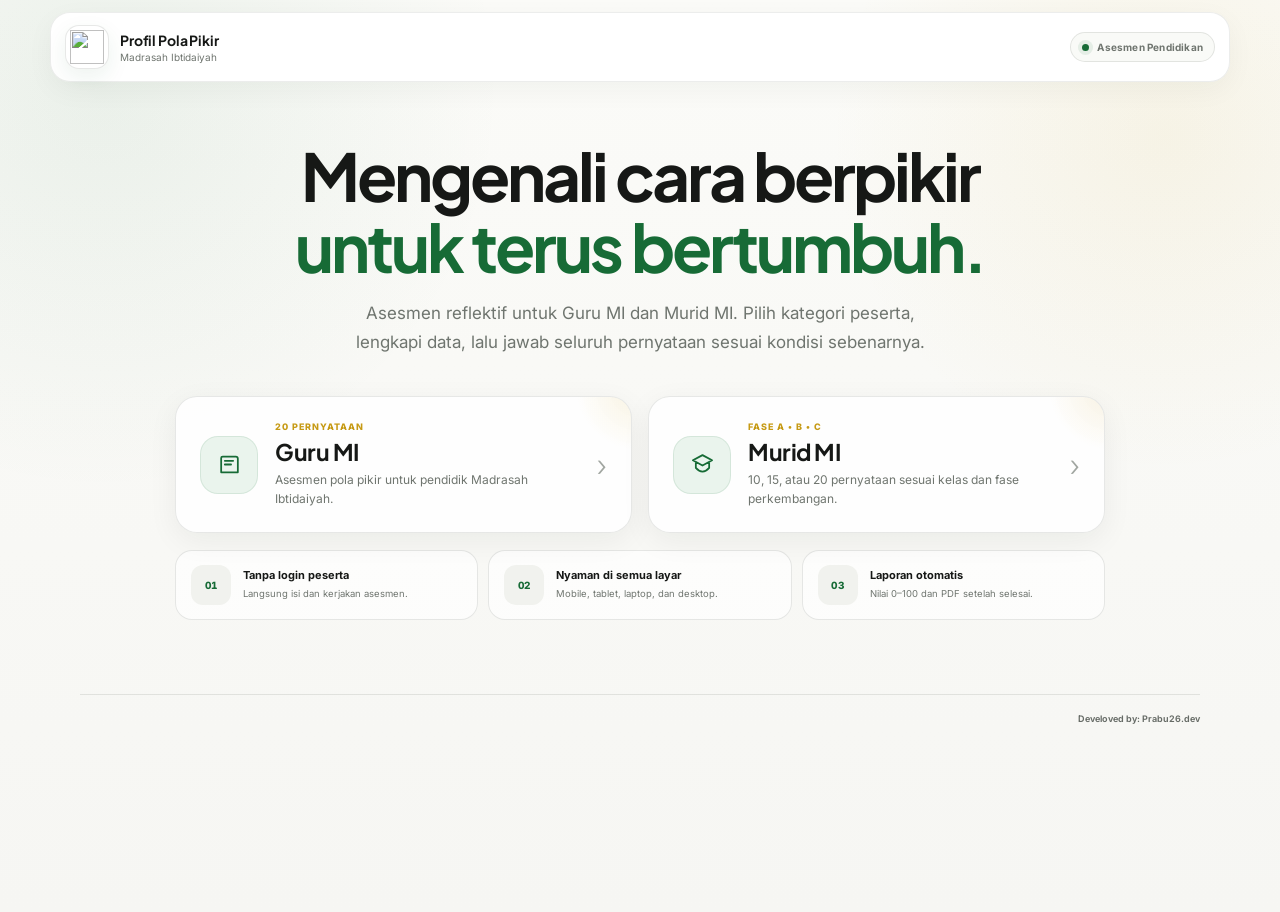
==== index.html @ 18d177e4 "Optimize high-refresh motion and clean landing layout" ====
<!DOCTYPE html>
<html lang="id">
<head>
  <meta charset="UTF-8">
  <meta name="viewport" content="width=device-width, initial-scale=1, viewport-fit=cover">
  <meta name="theme-color" content="#f7f7f5">
  <meta http-equiv="Cache-Control" content="no-cache, no-store, must-revalidate">
  <meta http-equiv="Pragma" content="no-cache">
  <meta http-equiv="Expires" content="0">
  <meta name="description" content="Profil Pola Pikir Guru MI dan Murid MI">
  <meta name="view-transition" content="same-origin">
  <script>
    if ("scrollRestoration" in history) history.scrollRestoration = "manual";
    addEventListener("pageshow", () => scrollTo(0, 0));
  </script>
  <title>Profil Pola Pikir MI</title>

  <link rel="preconnect" href="https://fonts.googleapis.com">
  <link rel="preconnect" href="https://fonts.gstatic.com" crossorigin>
  <link href="https://fonts.googleapis.com/css2?family=Inter:wght@400;500;600;700;800&family=Plus+Jakarta+Sans:wght@600;700;800&display=swap" rel="stylesheet">
  <link rel="stylesheet" href="assets/styles.css?v=20260922.8">
  <link rel="icon" href="https://commons.wikimedia.org/wiki/Special:Redirect/file/Seal_of_the_Ministry_of_Religious_Affairs_of_the_Republic_of_Indonesia.svg" type="image/svg+xml">

  <script src="https://cdnjs.cloudflare.com/ajax/libs/jspdf/2.5.1/jspdf.umd.min.js" defer></script>
  <script src="https://cdnjs.cloudflare.com/ajax/libs/jspdf-autotable/3.8.4/jspdf.plugin.autotable.min.js" defer></script>
  <script src="config.js?v=20260922.8" defer></script>
  <script src="assets/report.js?v=20260922.8" defer></script>
  <script src="assets/app.js?v=20260922.8" defer></script>
</head>

<body>
  <div class="page-glow glow-a" aria-hidden="true"></div>
  <div class="page-glow glow-b" aria-hidden="true"></div>

  <header class="topbar">
    <a class="brand" href="./" aria-label="Profil Pola Pikir MI">
      <span class="brand-logo-shell">
        <img src="https://commons.wikimedia.org/wiki/Special:Redirect/file/Seal_of_the_Ministry_of_Religious_Affairs_of_the_Republic_of_Indonesia.svg" alt="" class="brand-logo">
      </span>
      <span class="brand-copy">
        <strong>Profil Pola Pikir</strong>
        <small>Madrasah Ibtidaiyah</small>
      </span>
    </a>

    <div class="topbar-badge">
      <span class="status-dot"></span>
      Asesmen Pendidikan
    </div>
  </header>

  <main class="app-shell">
    <section id="homeView" class="view active">
      <div class="hero">
        <h1><span class="hero-line">Mengenali cara berpikir</span><span class="hero-line hero-line-accent">untuk terus bertumbuh.</span></h1>
        <p>
          Asesmen reflektif untuk Guru MI dan Murid MI. Pilih kategori peserta,
          lengkapi data, lalu jawab seluruh pernyataan sesuai kondisi sebenarnya.
        </p>
      </div>

      <div class="role-grid">
        <a class="role-card" href="./guru.html" aria-label="Mulai asesmen Guru MI">
          <span class="role-symbol">
            <svg viewBox="0 0 24 24" aria-hidden="true">
              <path d="M4 19.5V5.8c0-.8.6-1.4 1.4-1.4H18a2 2 0 0 1 2 2v13.1M7.5 8.5h8M7.5 12h6M5 19.5h15"/>
            </svg>
          </span>
          <span class="role-content">
            <span class="role-meta">20 PERNYATAAN</span>
            <strong>Guru MI</strong>
            <span>Asesmen pola pikir untuk pendidik Madrasah Ibtidaiyah.</span>
          </span>
          <span class="role-chevron">›</span>
        </a>

        <a class="role-card" href="./murid.html" aria-label="Mulai asesmen Murid MI">
          <span class="role-symbol">
            <svg viewBox="0 0 24 24" aria-hidden="true">
              <path d="M12 3 2.8 8l9.2 5 9.2-5L12 3Zm-6.4 7.2v5.1c2.1 2.4 4.2 3.5 6.4 3.5s4.3-1.1 6.4-3.5v-5.1"/>
            </svg>
          </span>
          <span class="role-content">
            <span class="role-meta">FASE A • B • C</span>
            <strong>Murid MI</strong>
            <span>10, 15, atau 20 pernyataan sesuai kelas dan fase perkembangan.</span>
          </span>
          <span class="role-chevron">›</span>
        </a>
      </div>

      <div class="feature-strip">
        <article>
          <span class="feature-icon">01</span>
          <div><strong>Tanpa login peserta</strong><span>Langsung isi dan kerjakan asesmen.</span></div>
        </article>
        <article>
          <span class="feature-icon">02</span>
          <div><strong>Nyaman di semua layar</strong><span>Mobile, tablet, laptop, dan desktop.</span></div>
        </article>
        <article>
          <span class="feature-icon">03</span>
          <div><strong>Laporan otomatis</strong><span>Nilai 0–100 dan PDF setelah selesai.</span></div>
        </article>
      </div>
    </section>

    <section id="identityView" class="view">
      <div class="flow-shell">
        <button class="back-link" id="identityBack" type="button">
          <span>‹</span> Kembali
        </button>

        <div class="panel form-panel">
          <div class="section-heading">
            <span class="eyebrow" id="identityEyebrow">DATA PESERTA</span>
            <h2 id="identityTitle">Lengkapi data peserta</h2>
            <p>Pastikan nama dan sekolah ditulis dengan benar sebelum memulai asesmen.</p>
          </div>

          <form id="identityForm" novalidate>
            <label class="field">
              <span id="nameLabel">Nama</span>
              <input id="participantName" type="text" autocomplete="name" maxlength="100" placeholder="Ketik nama lengkap" required>
              <small>Nama akan dirapikan otomatis menjadi huruf kapital.</small>
            </label>

            <label class="field">
              <span>Nama Sekolah / Madrasah</span>
              <input id="schoolName" type="text" maxlength="150" placeholder="Contoh: MI Al Hidayah" required>
              <small>Variasi spasi dan tanda baca akan dinormalisasi otomatis.</small>
            </label>

            <label class="field" id="gradeField" hidden>
              <span>Kelas</span>
              <select id="gradeSelect">
                <option value="">Pilih kelas</option>
                <option value="1">Kelas 1 — Fase A</option>
                <option value="2">Kelas 2 — Fase A</option>
                <option value="3">Kelas 3 — Fase B</option>
                <option value="4">Kelas 4 — Fase B</option>
                <option value="5">Kelas 5 — Fase C</option>
                <option value="6">Kelas 6 — Fase C</option>
              </select>
            </label>

            <div class="privacy-note">
              <span class="privacy-icon">i</span>
              <div>
                <strong>Informasi penggunaan data</strong>
                <p>Nama, sekolah, kelas untuk murid, jawaban, dan hasil asesmen disimpan untuk evaluasi oleh administrator/pengawas.</p>
              </div>
            </div>

            <button class="primary-btn full-btn" type="submit">
              Mulai Asesmen
              <span aria-hidden="true">→</span>
            </button>
          </form>
        </div>
      </div>
    </section>

    <section id="assessmentView" class="view">
      <div class="assessment-header">
        <button class="back-link compact" id="assessmentBack" type="button">
          <span>‹</span> Data peserta
        </button>

        <div class="participant-card">
          <span id="participantBadge">GURU MI</span>
          <strong id="participantDisplay"></strong>
          <small id="schoolDisplay"></small>
        </div>
      </div>

      <div class="progress-card">
        <div class="progress-row">
          <span id="progressText">0 dari 20 terjawab</span>
          <strong id="progressPercent">0%</strong>
        </div>
        <div class="progress-track"><span id="progressBar"></span></div>
      </div>

      <div class="desktop-question-head">
        <div>No.</div>
        <div>Pernyataan</div>
        <div>Pilihan Jawaban</div>
      </div>

      <form id="assessmentForm" novalidate>
        <div id="questionsContainer"></div>

        <div class="mobile-nav" id="mobileNav">
          <button type="button" class="secondary-btn" id="prevQuestion">‹ Sebelumnya</button>
          <span id="mobileCounter">1 / 20</span>
          <button type="button" class="primary-btn" id="nextQuestion">Selanjutnya ›</button>
        </div>

        <div class="submit-wrap">
          <div>
            <strong>Semua sudah terisi?</strong>
            <span id="submitHint">Hasil akan dihitung setelah seluruh pertanyaan dijawab.</span>
          </div>
          <button class="primary-btn" id="submitAssessment" type="submit">Cek Nilai</button>
        </div>
      </form>
    </section>

    <section id="resultView" class="view">
      <div class="panel result-panel">
        <div class="result-check" aria-hidden="true">
          <svg viewBox="0 0 24 24"><path d="m5 12.5 4.2 4.2L19 7"/></svg>
        </div>

        <span class="eyebrow">HASIL ASESMEN</span>
        <h2 id="resultCategory">Pola Pikir Bertumbuh</h2>

        <div class="score-card">
          <span>Nilai Akhir</span>
          <div><strong id="resultScore">0</strong><small id="resultMax">/ 100</small></div>
        </div>

        <p id="resultExplanation"></p>
        <div id="saveStatus" class="save-status"></div>

        <div class="result-meta">
          <div><span>Nama</span><strong id="resultName"></strong></div>
          <div><span>Sekolah</span><strong id="resultSchool"></strong></div>
          <div id="resultPhaseRow" hidden><span>Fase</span><strong id="resultPhase"></strong></div>
        </div>

        <div class="result-actions">
          <button class="primary-btn" id="downloadPdfBtn" type="button">
            Unduh PDF
          </button>
          <button class="secondary-btn" id="printPdfBtn" type="button">
            Cetak
          </button>
          <button class="ghost-btn" id="restartBtn" type="button">
            Selesai
          </button>
        </div>
      </div>
    </section>
  </main>

  <div class="toast" id="toast" role="status" aria-live="polite"></div>

  <footer class="footer-credit">
    <strong>Develoved by: Prabu26.dev</strong>
  </footer>
</body>
</html>
---- assets/styles.css ----
:root{
  --bg:#f6f6f3;
  --surface:rgba(255,255,255,.86);
  --surface-solid:#ffffff;
  --surface-soft:#f1f2ee;
  --text:#161816;
  --muted:#6f756f;
  --muted-2:#989d98;
  --line:rgba(20,35,24,.10);
  --line-strong:rgba(20,35,24,.16);
  --green:#176b36;
  --green-2:#0d5528;
  --green-soft:#eaf4ed;
  --gold:#c69a15;
  --gold-soft:#fff6d9;
  --danger:#a93434;
  --danger-soft:#fff0f0;
  --shadow-sm:0 8px 30px rgba(20,27,20,.06);
  --shadow-md:0 20px 60px rgba(20,27,20,.09);
  --shadow-lg:0 36px 100px rgba(20,27,20,.12);
  --radius-sm:14px;
  --radius:22px;
  --radius-lg:30px;
}

*{box-sizing:border-box}
html{
  scroll-behavior:smooth;
  scroll-padding-top:92px;
  -webkit-overflow-scrolling:touch
}
@view-transition{navigation:auto}
::view-transition-old(root),
::view-transition-new(root){
  animation-duration:.28s;
  animation-timing-function:cubic-bezier(.2,.8,.2,1)
}
body{
  margin:0;
  min-height:100vh;
  color:var(--text);
  background:
    radial-gradient(circle at 8% 10%,rgba(23,107,54,.07),transparent 28%),
    radial-gradient(circle at 91% 15%,rgba(198,154,21,.08),transparent 24%),
    linear-gradient(180deg,#fbfbf8 0%,var(--bg) 100%);
  font-family:Inter,-apple-system,BlinkMacSystemFont,"SF Pro Text","Segoe UI",sans-serif;
  overflow-x:hidden;
  -webkit-font-smoothing:antialiased;
}
button,input,select{font:inherit}
button{border:0}
button,input,select{-webkit-tap-highlight-color:transparent}
button:focus-visible,input:focus-visible,select:focus-visible{
  outline:3px solid rgba(23,107,54,.16);
  outline-offset:2px;
}

.page-glow{display:none}

.topbar{
  position:sticky;
  top:0;
  z-index:30;
  width:min(1180px,calc(100% - 28px));
  margin:12px auto 0;
  padding:12px 14px;
  display:flex;
  justify-content:space-between;
  align-items:center;
  background:rgba(255,255,255,.96);
  border:1px solid rgba(20,35,24,.08);
  border-radius:20px;
  box-shadow:0 8px 28px rgba(24,35,25,.045);
  transform:translateZ(0);
}
.brand{
  display:flex;
  align-items:center;
  gap:11px;
  color:var(--text);
  text-decoration:none;
  min-width:0
}
.brand-logo-shell{
  width:44px;
  height:44px;
  border-radius:14px;
  display:grid;
  place-items:center;
  background:#fff;
  border:1px solid var(--line);
  box-shadow:0 8px 22px rgba(23,107,54,.08);
  flex:0 0 auto
}
.brand-logo{width:34px;height:34px;object-fit:contain;display:block}
.brand-copy{min-width:0}
.brand strong,.brand small{display:block}
.brand strong{
  font-family:"Plus Jakarta Sans",sans-serif;
  font-size:14px;
  letter-spacing:-.01em
}
.brand small{font-size:10px;color:var(--muted);margin-top:2px}
.topbar-badge{
  display:flex;
  align-items:center;
  gap:8px;
  padding:8px 11px;
  border:1px solid var(--line);
  border-radius:999px;
  background:rgba(248,249,246,.84);
  color:var(--muted);
  font-size:10px;
  font-weight:700;
  letter-spacing:.02em
}
.status-dot{
  width:7px;height:7px;border-radius:50%;background:var(--green);
  box-shadow:0 0 0 4px rgba(23,107,54,.09)
}

.app-shell{width:min(1120px,calc(100% - 28px));margin:0 auto 74px}
.view{display:none}
.view.active{display:block;opacity:1;transform:none}
.view.view-entering{will-change:opacity,transform}
@keyframes viewIn{
  from{opacity:0;transform:translate3d(0,10px,0)}
  to{opacity:1;transform:translate3d(0,0,0)}
}
@media(prefers-reduced-motion:no-preference){
  .view.view-entering{animation:viewIn .38s cubic-bezier(.2,.8,.2,1) both}
}

.hero{
  max-width:940px;
  margin:54px auto 40px;
  padding-top:4px;
  text-align:center
}
.hero-logo-card{
  width:104px;
  height:104px;
  margin:0 auto 22px;
  display:grid;
  place-items:center;
  border-radius:29px;
  background:rgba(255,255,255,.9);
  border:1px solid var(--line);
  box-shadow:var(--shadow-md);
  transform:translateZ(0)
}
.hero-logo{width:80px;height:80px;object-fit:contain;display:block}
.eyebrow{
  display:inline-flex;
  align-items:center;
  min-height:26px;
  padding:0 10px;
  border-radius:999px;
  background:var(--green-soft);
  color:var(--green);
  font-size:9px;
  font-weight:800;
  letter-spacing:.14em
}
.hero h1{
  margin:0 auto 18px;
  max-width:900px;
  font-family:"Plus Jakarta Sans",sans-serif;
  font-size:clamp(40px,5.4vw,66px);
  line-height:1.07;
  letter-spacing:-.045em;
  text-wrap:balance
}
.hero-line{display:block;color:var(--text)}
.hero-line-accent{color:var(--green)}
.hero p{
  max-width:720px;
  margin:auto;
  color:var(--muted);
  font-size:clamp(14px,1.55vw,17px);
  line-height:1.68;
  text-wrap:balance
}

.role-grid{
  max-width:930px;
  margin:auto;
  display:grid;
  grid-template-columns:1fr 1fr;
  gap:16px
}
.role-card{
  position:relative;
  text-decoration:none;
  overflow:hidden;
  display:grid;
  grid-template-columns:auto 1fr auto;
  gap:17px;
  align-items:center;
  padding:24px;
  text-align:left;
  background:rgba(255,255,255,.86);
  border:1px solid var(--line);
  border-radius:var(--radius);
  box-shadow:var(--shadow-sm);
  color:var(--text);
  cursor:pointer;
  will-change:transform;
  transform:translateZ(0);
  transition:transform .24s cubic-bezier(.2,.8,.2,1),border-color .2s ease,background-color .2s ease
}
.role-card:before{
  content:"";
  position:absolute;
  width:130px;height:130px;border-radius:50%;
  right:-72px;top:-74px;
  background:radial-gradient(circle,rgba(198,154,21,.13),transparent 68%);
  transition:transform .4s ease
}
.role-card:hover{
  transform:translate3d(0,-3px,0);
  border-color:rgba(23,107,54,.20);
  background:#fff
}
.role-card:hover:before{transform:scale(1.3)}
.role-card:active{transform:translateY(-1px) scale(.995)}
.role-symbol{
  width:58px;height:58px;
  display:grid;place-items:center;
  border-radius:18px;
  background:var(--green-soft);
  color:var(--green);
  border:1px solid rgba(23,107,54,.10)
}
.role-symbol svg{width:25px;height:25px;fill:none;stroke:currentColor;stroke-width:1.7;stroke-linecap:round;stroke-linejoin:round}
.role-content{display:flex;flex-direction:column;gap:5px;min-width:0}
.role-meta{font-size:9px;font-weight:800;letter-spacing:.11em;color:var(--gold)}
.role-content strong{
  font-family:"Plus Jakarta Sans",sans-serif;
  font-size:23px;
  letter-spacing:-.02em
}
.role-content>span:last-child{font-size:12px;color:var(--muted);line-height:1.55}
.role-chevron{font-size:30px;color:#a1a6a1;font-weight:300;transition:.2s}
.role-card:hover .role-chevron{color:var(--green);transform:translateX(3px)}

.feature-strip{
  max-width:930px;
  margin:16px auto 0;
  display:grid;
  grid-template-columns:repeat(3,1fr);
  gap:10px
}
.feature-strip article{
  display:grid;
  grid-template-columns:40px minmax(0,1fr);
  align-items:center;
  gap:12px;
  min-width:0;
  padding:14px 15px;
  border:1px solid var(--line);
  border-radius:17px;
  background:rgba(255,255,255,.66)
}
.feature-icon{
  width:40px;
  height:40px;
  display:flex!important;
  align-items:center;
  justify-content:center;
  flex:0 0 40px;
  border-radius:12px;
  background:var(--surface-soft);
  color:var(--green);
  font-size:10px;
  line-height:1;
  font-weight:800;
  letter-spacing:.02em;
  font-variant-numeric:tabular-nums;
  overflow:hidden
}
.feature-strip article>div{min-width:0}
.feature-strip strong,.feature-strip article div span{display:block}
.feature-strip strong{
  font-size:11px;
  line-height:1.25;
  overflow-wrap:anywhere
}
.feature-strip article div span{
  font-size:9.5px;
  color:var(--muted);
  margin-top:4px;
  line-height:1.4;
  overflow-wrap:anywhere
}

.flow-shell{max-width:720px;margin:48px auto 0}
.panel{
  background:rgba(255,255,255,.86);
  border:1px solid var(--line);
  border-radius:var(--radius-lg);
  box-shadow:var(--shadow-md);
  backdrop-filter:blur(20px);
  -webkit-backdrop-filter:blur(20px)
}
.form-panel{padding:clamp(24px,5vw,44px)}
.back-link{
  display:inline-flex;
  align-items:center;
  gap:6px;
  padding:8px 3px;
  margin-bottom:18px;
  background:transparent;
  color:var(--muted);
  font-size:12px;
  font-weight:700;
  cursor:pointer;
  transition:.2s
}
.back-link span{font-size:22px;line-height:0}
.back-link:hover{color:var(--green);transform:translateX(-2px)}
.back-link.compact{margin:0}
.section-heading h2{
  margin:12px 0 9px;
  font-family:"Plus Jakarta Sans",sans-serif;
  font-size:clamp(29px,5vw,42px);
  letter-spacing:-.035em
}
.section-heading p{margin:0 0 30px;color:var(--muted);font-size:13px;line-height:1.7}

.field{display:block;margin:18px 0}
.field>span{display:block;margin:0 0 8px;font-size:12px;font-weight:700}
.field input,.field select{
  width:100%;
  min-height:52px;
  padding:0 15px;
  color:var(--text);
  background:#fbfbf9;
  border:1px solid var(--line-strong);
  border-radius:14px;
  outline:none;
  transition:border-color .18s,box-shadow .18s,background .18s
}
.field input::placeholder{color:#a9ada8}
.field select{appearance:none;background-image:linear-gradient(45deg,transparent 50%,#777 50%),linear-gradient(135deg,#777 50%,transparent 50%);background-position:calc(100% - 18px) 22px,calc(100% - 13px) 22px;background-size:5px 5px,5px 5px;background-repeat:no-repeat}
.field input:focus,.field select:focus{
  background:#fff;
  border-color:rgba(23,107,54,.42);
  box-shadow:0 0 0 4px rgba(23,107,54,.08)
}
.field small{display:block;margin-top:7px;color:var(--muted-2);font-size:9.5px}
.privacy-note{
  display:flex;
  gap:11px;
  margin:24px 0;
  padding:14px 15px;
  border-radius:15px;
  background:var(--surface-soft);
  border:1px solid rgba(23,107,54,.06)
}
.privacy-icon{
  width:24px;height:24px;flex:0 0 auto;display:grid;place-items:center;
  border-radius:50%;background:#fff;color:var(--green);
  border:1px solid var(--line);font-size:11px;font-weight:800
}
.privacy-note strong,.privacy-note p{display:block}
.privacy-note strong{font-size:10.5px}
.privacy-note p{margin:4px 0 0;font-size:9.5px;line-height:1.55;color:var(--muted)}

.primary-btn,.secondary-btn,.ghost-btn{
  min-height:46px;
  padding:0 18px;
  border-radius:13px;
  font-weight:750;
  font-size:12px;
  cursor:pointer;
  transition:transform .18s,box-shadow .18s,background .18s,border-color .18s,opacity .18s
}
.primary-btn{
  color:#fff;
  background:linear-gradient(180deg,#1c743d,#115b2d);
  box-shadow:0 8px 20px rgba(23,107,54,.18)
}
.primary-btn:hover{transform:translateY(-1px);box-shadow:0 12px 26px rgba(23,107,54,.22)}
.primary-btn:active{transform:translateY(0) scale(.99)}
.primary-btn:disabled,.secondary-btn:disabled{opacity:.42;cursor:not-allowed;transform:none}
.secondary-btn{
  color:var(--text);
  background:#fff;
  border:1px solid var(--line-strong);
  box-shadow:0 5px 15px rgba(20,27,20,.04)
}
.secondary-btn:hover{background:#fafaf8;border-color:rgba(23,107,54,.23)}
.ghost-btn{background:transparent;color:var(--muted);border:1px solid transparent}
.ghost-btn:hover{background:var(--surface-soft);color:var(--text)}
.full-btn{width:100%;display:flex;align-items:center;justify-content:center;gap:9px}

.assessment-header{
  margin:34px 0 16px;
  display:flex;
  justify-content:space-between;
  align-items:center;
  gap:18px
}
.participant-card{
  min-width:220px;
  max-width:52%;
  padding:10px 14px;
  text-align:right;
  border:1px solid var(--line);
  background:rgba(255,255,255,.72);
  border-radius:15px
}
.participant-card span,.participant-card strong,.participant-card small{display:block}
.participant-card span{font-size:8px;font-weight:800;letter-spacing:.12em;color:var(--green)}
.participant-card strong{font-size:12px;margin:3px 0;white-space:nowrap;overflow:hidden;text-overflow:ellipsis}
.participant-card small{font-size:9px;color:var(--muted);white-space:nowrap;overflow:hidden;text-overflow:ellipsis}

.progress-card{
  position:sticky;
  top:85px;
  z-index:18;
  margin-bottom:14px;
  padding:13px 15px;
  border-radius:16px;
  border:1px solid rgba(255,255,255,.9);
  border-bottom-color:var(--line);
  background:rgba(255,255,255,.88);
  backdrop-filter:blur(18px);
  -webkit-backdrop-filter:blur(18px);
  box-shadow:0 8px 25px rgba(20,27,20,.05)
}
.progress-row{display:flex;justify-content:space-between;align-items:center;color:var(--muted);font-size:10px}
.progress-row strong{color:var(--green)}
.progress-track{height:6px;margin-top:9px;overflow:hidden;border-radius:999px;background:#e9ebe7}
.progress-track span{display:block;height:100%;width:0;border-radius:inherit;background:linear-gradient(90deg,var(--green),#3f8b57);transition:width .35s cubic-bezier(.22,1,.36,1)}

.desktop-question-head{
  display:grid;
  grid-template-columns:54px 1fr minmax(360px,430px);
  gap:14px;
  padding:5px 18px 9px;
  color:var(--muted-2);
  font-size:8.5px;
  font-weight:800;
  letter-spacing:.09em;
  text-transform:uppercase
}
.question-card{
  display:grid;
  grid-template-columns:54px 1fr minmax(360px,430px);
  gap:14px;
  align-items:center;
  margin-bottom:9px;
  padding:16px 18px;
  border:1px solid var(--line);
  border-radius:17px;
  background:rgba(255,255,255,.78);
  box-shadow:0 3px 12px rgba(20,27,20,.025);
  transition:transform .18s,border-color .18s,box-shadow .18s
}
.question-card:hover{
  transform:translateY(-1px);
  border-color:rgba(23,107,54,.16);
  box-shadow:0 8px 25px rgba(20,27,20,.045)
}
.q-number{
  width:36px;height:36px;display:grid;place-items:center;
  border-radius:11px;
  background:var(--surface-soft);
  color:var(--green);
  font-size:10px;font-weight:800
}
.q-text{color:#333733;font-size:12.5px;line-height:1.58}
.answer-options{display:grid;grid-template-columns:repeat(4,1fr);gap:6px}
.answer-options.three-options{grid-template-columns:repeat(3,1fr)}
.answer-options label{position:relative}
.answer-options input{position:absolute;opacity:0;pointer-events:none}
.answer-options span{
  min-height:43px;
  display:grid;
  place-items:center;
  padding:6px;
  text-align:center;
  border-radius:11px;
  border:1px solid var(--line-strong);
  background:#fff;
  color:#606660;
  font-size:9.5px;
  line-height:1.2;
  cursor:pointer;
  transition:.18s
}
.answer-options span:hover{border-color:rgba(23,107,54,.28);background:#fbfdfb}
.answer-options input:checked+span{
  border-color:rgba(23,107,54,.42);
  background:var(--green-soft);
  color:var(--green-2);
  box-shadow:inset 0 0 0 1px rgba(23,107,54,.07)
}
.mobile-select{display:none}

.submit-wrap{
  margin-top:18px;
  padding:17px 18px;
  display:flex;
  align-items:center;
  justify-content:space-between;
  gap:18px;
  border-radius:17px;
  border:1px solid var(--line);
  background:rgba(255,255,255,.8)
}
.submit-wrap strong,.submit-wrap span{display:block}
.submit-wrap strong{font-size:11px}
.submit-wrap span{margin-top:4px;color:var(--muted);font-size:9.5px}
.mobile-nav{display:none}

.result-panel{
  max-width:690px;
  margin:58px auto;
  padding:clamp(27px,5vw,48px);
  text-align:center
}
.result-check{
  width:58px;height:58px;margin:0 auto 18px;display:grid;place-items:center;
  border-radius:18px;background:var(--green-soft);color:var(--green)
}
.result-check svg{width:27px;height:27px;fill:none;stroke:currentColor;stroke-width:2;stroke-linecap:round;stroke-linejoin:round}
.result-panel h2{
  margin:13px auto 18px;
  max-width:560px;
  font-family:"Plus Jakarta Sans",sans-serif;
  font-size:clamp(28px,5vw,42px);
  letter-spacing:-.035em
}
.score-card{
  width:180px;
  margin:18px auto 20px;
  padding:18px;
  border-radius:22px;
  background:linear-gradient(180deg,#fbfdfb,#f0f5f1);
  border:1px solid rgba(23,107,54,.12);
  box-shadow:inset 0 1px 0 #fff
}
.score-card>span{display:block;font-size:9px;font-weight:800;letter-spacing:.08em;text-transform:uppercase;color:var(--muted)}
.score-card div{display:flex;align-items:baseline;justify-content:center;gap:4px;margin-top:5px}
.score-card strong{font-family:"Plus Jakarta Sans";font-size:48px;letter-spacing:-.05em;color:var(--green)}
.score-card small{font-size:12px;color:var(--muted)}
#resultExplanation{max-width:535px;margin:0 auto 18px;color:var(--muted);font-size:12px;line-height:1.7}

.save-status{
  max-width:535px;
  margin:12px auto 20px;
  padding:11px 13px;
  border-radius:12px;
  font-size:10px;
  line-height:1.5
}
.save-status.ok{background:var(--green-soft);color:var(--green-2)}
.save-status.warn{background:var(--danger-soft);color:var(--danger)}
.save-status.pending{background:var(--gold-soft);color:#765a00}
.inline-retry{
  margin-left:7px;
  padding:5px 7px;
  border-radius:7px;
  border:1px solid currentColor;
  background:transparent;
  color:inherit;
  font-size:9px;
  font-weight:800;
  cursor:pointer
}
.result-meta{
  display:grid;
  grid-template-columns:repeat(3,1fr);
  gap:9px;
  margin:24px 0
}
.result-meta div{
  padding:13px;
  border-radius:13px;
  border:1px solid var(--line);
  background:#fafaf8
}
.result-meta span,.result-meta strong{display:block}
.result-meta span{font-size:8px;color:var(--muted);text-transform:uppercase;letter-spacing:.08em}
.result-meta strong{margin-top:5px;font-size:10.5px}
.result-actions{display:flex;justify-content:center;gap:9px;flex-wrap:wrap}
.result-actions .primary-btn,.result-actions .secondary-btn,.result-actions .ghost-btn{min-width:130px}

.toast{
  position:fixed;
  left:50%;
  bottom:24px;
  z-index:50;
  max-width:calc(100% - 30px);
  padding:11px 15px;
  border-radius:12px;
  background:rgba(24,27,24,.92);
  color:#fff;
  box-shadow:var(--shadow-md);
  font-size:10.5px;
  opacity:0;
  pointer-events:none;
  transform:translate(-50%,12px) scale(.98);
  transition:.24s
}
.toast.show{opacity:1;transform:translate(-50%,0) scale(1)}

footer{
  width:min(1120px,calc(100% - 28px));
  margin:0 auto 26px;
  display:flex;
  justify-content:space-between;
  gap:16px;
  padding-top:18px;
  border-top:1px solid var(--line);
  color:var(--muted-2);
  font-size:9px
}
footer strong{font-weight:650;color:#666b66}

@media(max-width:840px){
  .hero{margin-top:50px}
  .role-grid{grid-template-columns:1fr}
  .feature-strip{grid-template-columns:1fr}
  .desktop-question-head{display:none}
  .assessment-header{margin-top:23px}
  .question-card{
    display:none;
    grid-template-columns:1fr;
    min-height:340px;
    padding:22px;
    align-content:start;
    gap:18px
  }
  .question-card.mobile-active{display:grid}
  @media(prefers-reduced-motion:no-preference){
    .question-card.mobile-active{animation:mobileQuestion .28s cubic-bezier(.2,.8,.2,1) both}
  }
  @keyframes mobileQuestion{from{opacity:0;transform:translate3d(8px,0,0)}to{opacity:1;transform:translate3d(0,0,0)}}
  .q-number{width:42px;height:42px}
  .q-text{font-size:16px;line-height:1.64}
  .answer-options{display:none}
  .mobile-select{
    display:block;
    width:100%;
    min-height:52px;
    padding:0 15px;
    border:1px solid var(--line-strong);
    border-radius:13px;
    background:#fff;
    color:var(--text);
    font-size:13px
  }
  .mobile-nav{
    display:grid;
    grid-template-columns:1fr auto 1fr;
    align-items:center;
    gap:8px;
    margin-top:12px
  }
  .mobile-nav>span{font-size:10px;color:var(--muted);text-align:center}
  .mobile-nav .primary-btn,.mobile-nav .secondary-btn{padding:0 12px}
  .submit-wrap{display:none}
}

@media(max-width:560px){
  .topbar{width:calc(100% - 18px);margin-top:8px;padding:9px 10px;border-radius:16px}
  .topbar-badge{display:none}
  .brand-logo-shell{width:39px;height:39px;border-radius:12px}
  .brand-logo{width:30px;height:30px}
  .brand strong{font-size:12px}.brand small{font-size:9px}
  .app-shell{width:calc(100% - 20px)}
  .hero{margin:28px 2px 28px;text-align:left;padding-top:2px}
  .hero h1{font-size:clamp(36px,11vw,44px);line-height:1.08;letter-spacing:-.04em}
  .hero-line{display:block}
  .hero p{font-size:13px;line-height:1.65}
  .role-card{padding:19px;gap:13px;border-radius:19px}
  .role-symbol{width:49px;height:49px;border-radius:15px}
  .role-content strong{font-size:20px}
  .role-content>span:last-child{font-size:11px}
  .role-chevron{display:none}
  .feature-strip article{
    grid-template-columns:42px minmax(0,1fr);
    gap:12px;
    padding:13px 14px
  }
  .feature-icon{width:42px;height:42px;flex-basis:42px}
  .flow-shell{margin-top:28px}
  .form-panel{border-radius:22px}
  .assessment-header{align-items:center}
  .participant-card{min-width:0;max-width:62%;padding:9px 11px}
  .participant-card strong{font-size:10px}
  .participant-card small{font-size:8px}
  .progress-card{top:69px}
  .question-card{min-height:390px}
  .mobile-nav{grid-template-columns:1fr 56px 1fr}
  .mobile-nav .primary-btn,.mobile-nav .secondary-btn{font-size:9.5px}
  .result-panel{margin-top:35px;border-radius:22px}
  .result-meta{grid-template-columns:1fr}
  .result-actions{display:grid;grid-template-columns:1fr}
  .result-actions .primary-btn,.result-actions .secondary-btn,.result-actions .ghost-btn{width:100%}
  footer{flex-direction:column;gap:5px}
}

@media(prefers-reduced-motion:reduce){
  *,*:before,*:after{animation:none!important;transition:none!important;scroll-behavior:auto!important}
}


.footer-credit{
  justify-content:flex-end
}

@media(prefers-reduced-motion:reduce){
  ::view-transition-old(root),
  ::view-transition-new(root){animation:none!important}
}
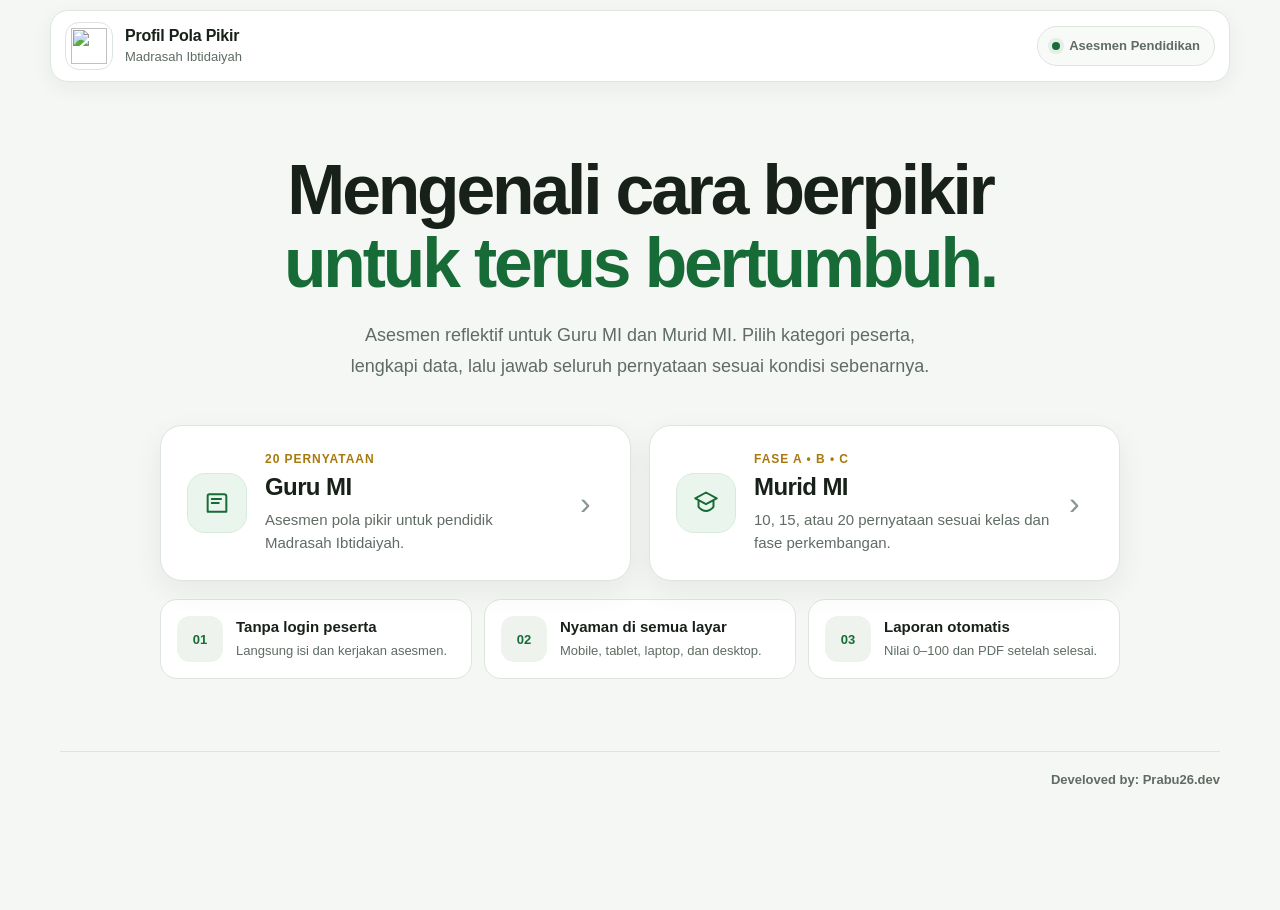
==== commit da7b6700: "Polish typography, responsive UX, performance, and data resilience" ====
--- a/index.html
+++ b/index.html
@@ -8,24 +8,16 @@
   <meta http-equiv="Pragma" content="no-cache">
   <meta http-equiv="Expires" content="0">
   <meta name="description" content="Profil Pola Pikir Guru MI dan Murid MI">
-  <meta name="view-transition" content="same-origin">
   <script>
     if ("scrollRestoration" in history) history.scrollRestoration = "manual";
     addEventListener("pageshow", () => scrollTo(0, 0));
   </script>
   <title>Profil Pola Pikir MI</title>
-
-  <link rel="preconnect" href="https://fonts.googleapis.com">
-  <link rel="preconnect" href="https://fonts.gstatic.com" crossorigin>
-  <link href="https://fonts.googleapis.com/css2?family=Inter:wght@400;500;600;700;800&family=Plus+Jakarta+Sans:wght@600;700;800&display=swap" rel="stylesheet">
-  <link rel="stylesheet" href="assets/styles.css?v=20260922.8">
+  <link rel="stylesheet" href="assets/styles.css?v=20260923.1">
   <link rel="icon" href="https://commons.wikimedia.org/wiki/Special:Redirect/file/Seal_of_the_Ministry_of_Religious_Affairs_of_the_Republic_of_Indonesia.svg" type="image/svg+xml">
-
-  <script src="https://cdnjs.cloudflare.com/ajax/libs/jspdf/2.5.1/jspdf.umd.min.js" defer></script>
-  <script src="https://cdnjs.cloudflare.com/ajax/libs/jspdf-autotable/3.8.4/jspdf.plugin.autotable.min.js" defer></script>
-  <script src="config.js?v=20260922.8" defer></script>
-  <script src="assets/report.js?v=20260922.8" defer></script>
-  <script src="assets/app.js?v=20260922.8" defer></script>
+  <script src="config.js?v=20260923.1" defer></script>
+  <script src="assets/report.js?v=20260923.1" defer></script>
+  <script src="assets/app.js?v=20260923.1" defer></script>
 </head>
 
 <body>
@@ -35,7 +27,7 @@
   <header class="topbar">
     <a class="brand" href="./" aria-label="Profil Pola Pikir MI">
       <span class="brand-logo-shell">
-        <img src="https://commons.wikimedia.org/wiki/Special:Redirect/file/Seal_of_the_Ministry_of_Religious_Affairs_of_the_Republic_of_Indonesia.svg" alt="" class="brand-logo">
+        <img src="https://commons.wikimedia.org/wiki/Special:Redirect/file/Seal_of_the_Ministry_of_Religious_Affairs_of_the_Republic_of_Indonesia.svg" alt="" class="brand-logo" width="36" height="36" decoding="async">
       </span>
       <span class="brand-copy">
         <strong>Profil Pola Pikir</strong>
--- a/assets/styles.css
+++ b/assets/styles.css
@@ -1,720 +1,730 @@
 :root{
-  --bg:#f6f6f3;
-  --surface:rgba(255,255,255,.86);
-  --surface-solid:#ffffff;
-  --surface-soft:#f1f2ee;
-  --text:#161816;
-  --muted:#6f756f;
-  --muted-2:#989d98;
-  --line:rgba(20,35,24,.10);
-  --line-strong:rgba(20,35,24,.16);
+  color-scheme:light;
+  --bg:#f5f7f4;
+  --surface:#ffffff;
+  --surface-2:#f8faf7;
+  --surface-3:#eef3ee;
+  --text:#172019;
+  --muted:#5f6c63;
+  --muted-2:#7d8980;
+  --line:#dde5de;
+  --line-strong:#cbd6cd;
   --green:#176b36;
-  --green-2:#0d5528;
-  --green-soft:#eaf4ed;
-  --gold:#c69a15;
-  --gold-soft:#fff6d9;
-  --danger:#a93434;
+  --green-dark:#0f542a;
+  --green-soft:#eaf5ed;
+  --gold:#a8790c;
+  --gold-soft:#fff7df;
+  --danger:#a63535;
   --danger-soft:#fff0f0;
-  --shadow-sm:0 8px 30px rgba(20,27,20,.06);
-  --shadow-md:0 20px 60px rgba(20,27,20,.09);
-  --shadow-lg:0 36px 100px rgba(20,27,20,.12);
-  --radius-sm:14px;
-  --radius:22px;
-  --radius-lg:30px;
-}
-
+  --shadow:0 10px 30px rgba(20,35,24,.065);
+  --shadow-strong:0 20px 50px rgba(20,35,24,.09);
+  --radius-sm:12px;
+  --radius:18px;
+  --radius-lg:24px;
+  --ease:cubic-bezier(.2,.8,.2,1);
+}
 *{box-sizing:border-box}
 html{
-  scroll-behavior:smooth;
-  scroll-padding-top:92px;
-  -webkit-overflow-scrolling:touch
-}
-@view-transition{navigation:auto}
-::view-transition-old(root),
-::view-transition-new(root){
-  animation-duration:.28s;
-  animation-timing-function:cubic-bezier(.2,.8,.2,1)
+  font-size:16px;
+  scroll-padding-top:96px;
+  -webkit-text-size-adjust:100%;
+  text-size-adjust:100%
 }
 body{
   margin:0;
   min-height:100vh;
+  overflow-x:hidden;
   color:var(--text);
-  background:
-    radial-gradient(circle at 8% 10%,rgba(23,107,54,.07),transparent 28%),
-    radial-gradient(circle at 91% 15%,rgba(198,154,21,.08),transparent 24%),
-    linear-gradient(180deg,#fbfbf8 0%,var(--bg) 100%);
-  font-family:Inter,-apple-system,BlinkMacSystemFont,"SF Pro Text","Segoe UI",sans-serif;
-  overflow-x:hidden;
+  background:var(--bg);
+  font-family:-apple-system,BlinkMacSystemFont,"Segoe UI",Roboto,Helvetica,Arial,sans-serif;
+  font-size:1rem;
+  line-height:1.5;
   -webkit-font-smoothing:antialiased;
+  text-rendering:optimizeLegibility
 }
 button,input,select{font:inherit}
 button{border:0}
-button,input,select{-webkit-tap-highlight-color:transparent}
-button:focus-visible,input:focus-visible,select:focus-visible{
-  outline:3px solid rgba(23,107,54,.16);
-  outline-offset:2px;
-}
-
-.page-glow{display:none}
+a,button,input,select{-webkit-tap-highlight-color:transparent}
+button,a,input,select{touch-action:manipulation}
+button:focus-visible,a:focus-visible,input:focus-visible,select:focus-visible{
+  outline:3px solid rgba(23,107,54,.22);
+  outline-offset:3px
+}
+[hidden]{display:none!important}
+.page-glow{display:none!important}
 
 .topbar{
   position:sticky;
-  top:0;
-  z-index:30;
-  width:min(1180px,calc(100% - 28px));
-  margin:12px auto 0;
-  padding:12px 14px;
+  top:10px;
+  z-index:40;
+  width:min(1180px,calc(100% - 32px));
+  min-height:72px;
+  margin:10px auto 0;
+  padding:10px 14px;
   display:flex;
+  align-items:center;
   justify-content:space-between;
-  align-items:center;
-  background:rgba(255,255,255,.96);
-  border:1px solid rgba(20,35,24,.08);
-  border-radius:20px;
-  box-shadow:0 8px 28px rgba(24,35,25,.045);
-  transform:translateZ(0);
+  gap:16px;
+  background:#fff;
+  border:1px solid var(--line);
+  border-radius:18px;
+  box-shadow:0 6px 22px rgba(20,35,24,.055)
 }
 .brand{
+  min-width:0;
   display:flex;
   align-items:center;
-  gap:11px;
+  gap:12px;
+  color:var(--text);
+  text-decoration:none
+}
+.brand-logo-shell{
+  width:48px;
+  height:48px;
+  flex:0 0 48px;
+  display:grid;
+  place-items:center;
+  overflow:hidden;
+  background:#fff;
+  border:1px solid var(--line);
+  border-radius:14px
+}
+.brand-logo{width:36px;height:36px;display:block;object-fit:contain}
+.brand-copy{min-width:0}
+.brand-copy strong,.brand-copy small{display:block}
+.brand-copy strong{
+  font-size:1rem;
+  line-height:1.25;
+  font-weight:760;
+  letter-spacing:-.015em
+}
+.brand-copy small{
+  margin-top:3px;
+  color:var(--muted);
+  font-size:.8125rem;
+  line-height:1.25
+}
+.topbar-badge{
+  min-height:40px;
+  display:inline-flex;
+  align-items:center;
+  gap:9px;
+  padding:0 14px;
+  border:1px solid var(--line);
+  border-radius:999px;
+  background:var(--surface-2);
+  color:var(--muted);
+  font-size:.8125rem;
+  font-weight:650;
+  white-space:nowrap
+}
+.status-dot{
+  width:8px;
+  height:8px;
+  flex:0 0 8px;
+  border-radius:50%;
+  background:var(--green);
+  box-shadow:0 0 0 4px rgba(23,107,54,.09)
+}
+
+.app-shell{
+  width:min(1160px,calc(100% - 32px));
+  margin:0 auto 72px
+}
+.view{display:none}
+.view.active{display:block}
+@keyframes viewIn{
+  from{opacity:0;transform:translate3d(0,6px,0)}
+  to{opacity:1;transform:translate3d(0,0,0)}
+}
+@media(prefers-reduced-motion:no-preference){
+  .view.view-entering{animation:viewIn .18s var(--ease) both}
+}
+
+.hero{
+  max-width:940px;
+  margin:72px auto 44px;
+  text-align:center
+}
+.hero h1{
+  max-width:900px;
+  margin:0 auto 20px;
+  font-size:clamp(2.75rem,5.6vw,4.35rem);
+  line-height:1.05;
+  letter-spacing:-.045em;
+  font-weight:800;
+  text-wrap:balance
+}
+.hero-line{display:block}
+.hero-line-accent{color:var(--green)}
+.hero p{
+  max-width:760px;
+  margin:0 auto;
+  color:var(--muted);
+  font-size:clamp(1rem,1.6vw,1.125rem);
+  line-height:1.7;
+  text-wrap:balance
+}
+
+.role-grid{
+  max-width:960px;
+  margin:0 auto;
+  display:grid;
+  grid-template-columns:repeat(2,minmax(0,1fr));
+  gap:18px
+}
+.role-card{
+  position:relative;
+  min-height:144px;
+  display:grid;
+  grid-template-columns:60px minmax(0,1fr) 24px;
+  align-items:center;
+  gap:18px;
+  padding:26px;
+  overflow:hidden;
   color:var(--text);
   text-decoration:none;
-  min-width:0
-}
-.brand-logo-shell{
-  width:44px;
-  height:44px;
-  border-radius:14px;
+  background:#fff;
+  border:1px solid var(--line);
+  border-radius:22px;
+  box-shadow:var(--shadow);
+  transition:transform .18s var(--ease),border-color .18s ease,box-shadow .18s ease
+}
+.role-card:hover{
+  transform:translate3d(0,-2px,0);
+  border-color:#bfcdbf;
+  box-shadow:0 14px 34px rgba(20,35,24,.08)
+}
+.role-card:active{transform:translate3d(0,0,0)}
+.role-card:before{display:none}
+.role-symbol{
+  width:60px;
+  height:60px;
   display:grid;
   place-items:center;
-  background:#fff;
-  border:1px solid var(--line);
-  box-shadow:0 8px 22px rgba(23,107,54,.08);
-  flex:0 0 auto
-}
-.brand-logo{width:34px;height:34px;object-fit:contain;display:block}
-.brand-copy{min-width:0}
-.brand strong,.brand small{display:block}
-.brand strong{
-  font-family:"Plus Jakarta Sans",sans-serif;
-  font-size:14px;
-  letter-spacing:-.01em
-}
-.brand small{font-size:10px;color:var(--muted);margin-top:2px}
-.topbar-badge{
+  border-radius:18px;
+  background:var(--green-soft);
+  color:var(--green);
+  border:1px solid #d7eadb
+}
+.role-symbol svg{
+  width:28px;
+  height:28px;
+  fill:none;
+  stroke:currentColor;
+  stroke-width:1.7;
+  stroke-linecap:round;
+  stroke-linejoin:round
+}
+.role-content{
+  min-width:0;
   display:flex;
-  align-items:center;
-  gap:8px;
-  padding:8px 11px;
-  border:1px solid var(--line);
-  border-radius:999px;
-  background:rgba(248,249,246,.84);
-  color:var(--muted);
-  font-size:10px;
+  flex-direction:column;
+  gap:6px
+}
+.role-meta{
+  color:var(--gold);
+  font-size:.75rem;
+  line-height:1.2;
+  font-weight:800;
+  letter-spacing:.08em
+}
+.role-content strong{
+  font-size:1.5rem;
+  line-height:1.2;
+  font-weight:780;
+  letter-spacing:-.025em
+}
+.role-content>span:last-child{
+  color:var(--muted);
+  font-size:.9375rem;
+  line-height:1.55
+}
+.role-chevron{
+  color:#8a958d;
+  font-size:2rem;
+  line-height:1;
+  transition:transform .18s var(--ease),color .18s ease
+}
+.role-card:hover .role-chevron{color:var(--green);transform:translate3d(3px,0,0)}
+
+.feature-strip{
+  max-width:960px;
+  margin:18px auto 0;
+  display:grid;
+  grid-template-columns:repeat(3,minmax(0,1fr));
+  gap:12px
+}
+.feature-strip article{
+  min-width:0;
+  display:grid;
+  grid-template-columns:46px minmax(0,1fr);
+  align-items:center;
+  gap:13px;
+  padding:16px;
+  background:#fff;
+  border:1px solid var(--line);
+  border-radius:17px
+}
+.feature-icon{
+  width:46px;
+  height:46px;
+  display:flex!important;
+  align-items:center;
+  justify-content:center;
+  overflow:hidden;
+  border-radius:13px;
+  background:var(--surface-3);
+  color:var(--green);
+  font-size:.8125rem;
+  line-height:1;
+  font-weight:800;
+  font-variant-numeric:tabular-nums
+}
+.feature-strip article>div{min-width:0}
+.feature-strip strong,.feature-strip article div span{display:block}
+.feature-strip strong{
+  font-size:.9375rem;
+  line-height:1.35;
+  font-weight:740
+}
+.feature-strip article div span{
+  margin-top:4px;
+  color:var(--muted);
+  font-size:.8125rem;
+  line-height:1.45
+}
+
+.flow-shell{max-width:760px;margin:52px auto 0}
+.panel{
+  background:#fff;
+  border:1px solid var(--line);
+  border-radius:var(--radius-lg);
+  box-shadow:var(--shadow)
+}
+.form-panel{padding:clamp(28px,5vw,46px)}
+.back-link{
+  min-height:44px;
+  display:inline-flex;
+  align-items:center;
+  gap:7px;
+  margin-bottom:16px;
+  padding:0 6px;
+  color:var(--muted);
+  background:transparent;
+  border-radius:10px;
+  font-size:.9375rem;
   font-weight:700;
-  letter-spacing:.02em
-}
-.status-dot{
-  width:7px;height:7px;border-radius:50%;background:var(--green);
-  box-shadow:0 0 0 4px rgba(23,107,54,.09)
-}
-
-.app-shell{width:min(1120px,calc(100% - 28px));margin:0 auto 74px}
-.view{display:none}
-.view.active{display:block;opacity:1;transform:none}
-.view.view-entering{will-change:opacity,transform}
-@keyframes viewIn{
-  from{opacity:0;transform:translate3d(0,10px,0)}
-  to{opacity:1;transform:translate3d(0,0,0)}
-}
-@media(prefers-reduced-motion:no-preference){
-  .view.view-entering{animation:viewIn .38s cubic-bezier(.2,.8,.2,1) both}
-}
-
-.hero{
-  max-width:940px;
-  margin:54px auto 40px;
-  padding-top:4px;
-  text-align:center
-}
-.hero-logo-card{
-  width:104px;
-  height:104px;
-  margin:0 auto 22px;
-  display:grid;
-  place-items:center;
-  border-radius:29px;
-  background:rgba(255,255,255,.9);
-  border:1px solid var(--line);
-  box-shadow:var(--shadow-md);
-  transform:translateZ(0)
-}
-.hero-logo{width:80px;height:80px;object-fit:contain;display:block}
+  text-decoration:none;
+  cursor:pointer;
+  transition:color .16s ease,background .16s ease
+}
+.back-link span{font-size:1.5rem;line-height:1}
+.back-link:hover{color:var(--green);background:var(--green-soft)}
+.back-link.compact{margin:0}
 .eyebrow{
+  min-height:30px;
   display:inline-flex;
   align-items:center;
-  min-height:26px;
-  padding:0 10px;
+  padding:0 11px;
   border-radius:999px;
   background:var(--green-soft);
   color:var(--green);
-  font-size:9px;
-  font-weight:800;
-  letter-spacing:.14em
-}
-.hero h1{
-  margin:0 auto 18px;
-  max-width:900px;
-  font-family:"Plus Jakarta Sans",sans-serif;
-  font-size:clamp(40px,5.4vw,66px);
-  line-height:1.07;
-  letter-spacing:-.045em;
-  text-wrap:balance
-}
-.hero-line{display:block;color:var(--text)}
-.hero-line-accent{color:var(--green)}
-.hero p{
-  max-width:720px;
-  margin:auto;
-  color:var(--muted);
-  font-size:clamp(14px,1.55vw,17px);
-  line-height:1.68;
-  text-wrap:balance
-}
-
-.role-grid{
-  max-width:930px;
-  margin:auto;
-  display:grid;
-  grid-template-columns:1fr 1fr;
-  gap:16px
-}
-.role-card{
-  position:relative;
-  text-decoration:none;
-  overflow:hidden;
-  display:grid;
-  grid-template-columns:auto 1fr auto;
-  gap:17px;
-  align-items:center;
-  padding:24px;
-  text-align:left;
-  background:rgba(255,255,255,.86);
-  border:1px solid var(--line);
-  border-radius:var(--radius);
-  box-shadow:var(--shadow-sm);
-  color:var(--text);
-  cursor:pointer;
-  will-change:transform;
-  transform:translateZ(0);
-  transition:transform .24s cubic-bezier(.2,.8,.2,1),border-color .2s ease,background-color .2s ease
-}
-.role-card:before{
-  content:"";
-  position:absolute;
-  width:130px;height:130px;border-radius:50%;
-  right:-72px;top:-74px;
-  background:radial-gradient(circle,rgba(198,154,21,.13),transparent 68%);
-  transition:transform .4s ease
-}
-.role-card:hover{
-  transform:translate3d(0,-3px,0);
-  border-color:rgba(23,107,54,.20);
-  background:#fff
-}
-.role-card:hover:before{transform:scale(1.3)}
-.role-card:active{transform:translateY(-1px) scale(.995)}
-.role-symbol{
-  width:58px;height:58px;
-  display:grid;place-items:center;
-  border-radius:18px;
-  background:var(--green-soft);
-  color:var(--green);
-  border:1px solid rgba(23,107,54,.10)
-}
-.role-symbol svg{width:25px;height:25px;fill:none;stroke:currentColor;stroke-width:1.7;stroke-linecap:round;stroke-linejoin:round}
-.role-content{display:flex;flex-direction:column;gap:5px;min-width:0}
-.role-meta{font-size:9px;font-weight:800;letter-spacing:.11em;color:var(--gold)}
-.role-content strong{
-  font-family:"Plus Jakarta Sans",sans-serif;
-  font-size:23px;
-  letter-spacing:-.02em
-}
-.role-content>span:last-child{font-size:12px;color:var(--muted);line-height:1.55}
-.role-chevron{font-size:30px;color:#a1a6a1;font-weight:300;transition:.2s}
-.role-card:hover .role-chevron{color:var(--green);transform:translateX(3px)}
-
-.feature-strip{
-  max-width:930px;
-  margin:16px auto 0;
-  display:grid;
-  grid-template-columns:repeat(3,1fr);
-  gap:10px
-}
-.feature-strip article{
-  display:grid;
-  grid-template-columns:40px minmax(0,1fr);
-  align-items:center;
-  gap:12px;
-  min-width:0;
-  padding:14px 15px;
-  border:1px solid var(--line);
-  border-radius:17px;
-  background:rgba(255,255,255,.66)
-}
-.feature-icon{
-  width:40px;
-  height:40px;
-  display:flex!important;
-  align-items:center;
-  justify-content:center;
-  flex:0 0 40px;
-  border-radius:12px;
-  background:var(--surface-soft);
-  color:var(--green);
-  font-size:10px;
+  font-size:.75rem;
   line-height:1;
   font-weight:800;
-  letter-spacing:.02em;
-  font-variant-numeric:tabular-nums;
-  overflow:hidden
-}
-.feature-strip article>div{min-width:0}
-.feature-strip strong,.feature-strip article div span{display:block}
-.feature-strip strong{
-  font-size:11px;
-  line-height:1.25;
-  overflow-wrap:anywhere
-}
-.feature-strip article div span{
-  font-size:9.5px;
-  color:var(--muted);
-  margin-top:4px;
-  line-height:1.4;
-  overflow-wrap:anywhere
-}
-
-.flow-shell{max-width:720px;margin:48px auto 0}
-.panel{
-  background:rgba(255,255,255,.86);
-  border:1px solid var(--line);
-  border-radius:var(--radius-lg);
-  box-shadow:var(--shadow-md);
-  backdrop-filter:blur(20px);
-  -webkit-backdrop-filter:blur(20px)
-}
-.form-panel{padding:clamp(24px,5vw,44px)}
-.back-link{
-  display:inline-flex;
-  align-items:center;
-  gap:6px;
-  padding:8px 3px;
-  margin-bottom:18px;
-  background:transparent;
-  color:var(--muted);
-  font-size:12px;
-  font-weight:700;
-  cursor:pointer;
-  transition:.2s
-}
-.back-link span{font-size:22px;line-height:0}
-.back-link:hover{color:var(--green);transform:translateX(-2px)}
-.back-link.compact{margin:0}
+  letter-spacing:.1em
+}
 .section-heading h2{
-  margin:12px 0 9px;
-  font-family:"Plus Jakarta Sans",sans-serif;
-  font-size:clamp(29px,5vw,42px);
-  letter-spacing:-.035em
-}
-.section-heading p{margin:0 0 30px;color:var(--muted);font-size:13px;line-height:1.7}
-
-.field{display:block;margin:18px 0}
-.field>span{display:block;margin:0 0 8px;font-size:12px;font-weight:700}
+  margin:14px 0 10px;
+  font-size:clamp(2rem,4vw,2.625rem);
+  line-height:1.12;
+  letter-spacing:-.035em;
+  font-weight:800
+}
+.section-heading p{
+  margin:0 0 30px;
+  color:var(--muted);
+  font-size:1rem;
+  line-height:1.65
+}
+.field{display:block;margin:20px 0}
+.field>span{
+  display:block;
+  margin-bottom:9px;
+  font-size:.9375rem;
+  line-height:1.35;
+  font-weight:720
+}
 .field input,.field select{
   width:100%;
-  min-height:52px;
-  padding:0 15px;
+  min-height:56px;
+  padding:0 16px;
   color:var(--text);
-  background:#fbfbf9;
+  background:#fff;
   border:1px solid var(--line-strong);
   border-radius:14px;
   outline:none;
-  transition:border-color .18s,box-shadow .18s,background .18s
-}
-.field input::placeholder{color:#a9ada8}
-.field select{appearance:none;background-image:linear-gradient(45deg,transparent 50%,#777 50%),linear-gradient(135deg,#777 50%,transparent 50%);background-position:calc(100% - 18px) 22px,calc(100% - 13px) 22px;background-size:5px 5px,5px 5px;background-repeat:no-repeat}
+  font-size:1rem;
+  transition:border-color .16s ease,box-shadow .16s ease
+}
+.field input::placeholder{color:#929d95}
+.field select{
+  appearance:none;
+  padding-right:44px;
+  background-image:linear-gradient(45deg,transparent 50%,#69756d 50%),linear-gradient(135deg,#69756d 50%,transparent 50%);
+  background-position:calc(100% - 20px) 25px,calc(100% - 15px) 25px;
+  background-size:5px 5px,5px 5px;
+  background-repeat:no-repeat
+}
 .field input:focus,.field select:focus{
-  background:#fff;
-  border-color:rgba(23,107,54,.42);
-  box-shadow:0 0 0 4px rgba(23,107,54,.08)
-}
-.field small{display:block;margin-top:7px;color:var(--muted-2);font-size:9.5px}
+  border-color:rgba(23,107,54,.58);
+  box-shadow:0 0 0 4px rgba(23,107,54,.09)
+}
+.field small{
+  display:block;
+  margin-top:8px;
+  color:var(--muted);
+  font-size:.8125rem;
+  line-height:1.45
+}
 .privacy-note{
   display:flex;
-  gap:11px;
-  margin:24px 0;
-  padding:14px 15px;
+  gap:12px;
+  margin:26px 0;
+  padding:16px;
+  border:1px solid #dfe8e0;
   border-radius:15px;
-  background:var(--surface-soft);
-  border:1px solid rgba(23,107,54,.06)
+  background:var(--surface-2)
 }
 .privacy-icon{
-  width:24px;height:24px;flex:0 0 auto;display:grid;place-items:center;
-  border-radius:50%;background:#fff;color:var(--green);
-  border:1px solid var(--line);font-size:11px;font-weight:800
+  width:30px;
+  height:30px;
+  flex:0 0 30px;
+  display:grid;
+  place-items:center;
+  border:1px solid var(--line);
+  border-radius:50%;
+  background:#fff;
+  color:var(--green);
+  font-size:.8125rem;
+  font-weight:800
 }
 .privacy-note strong,.privacy-note p{display:block}
-.privacy-note strong{font-size:10.5px}
-.privacy-note p{margin:4px 0 0;font-size:9.5px;line-height:1.55;color:var(--muted)}
+.privacy-note strong{font-size:.875rem}
+.privacy-note p{
+  margin:4px 0 0;
+  color:var(--muted);
+  font-size:.8125rem;
+  line-height:1.55
+}
 
 .primary-btn,.secondary-btn,.ghost-btn{
-  min-height:46px;
-  padding:0 18px;
+  min-height:50px;
+  padding:0 20px;
   border-radius:13px;
-  font-weight:750;
-  font-size:12px;
+  font-size:.9375rem;
+  line-height:1;
+  font-weight:740;
   cursor:pointer;
-  transition:transform .18s,box-shadow .18s,background .18s,border-color .18s,opacity .18s
+  transition:transform .15s var(--ease),background-color .15s ease,border-color .15s ease,opacity .15s ease
 }
 .primary-btn{
   color:#fff;
-  background:linear-gradient(180deg,#1c743d,#115b2d);
-  box-shadow:0 8px 20px rgba(23,107,54,.18)
-}
-.primary-btn:hover{transform:translateY(-1px);box-shadow:0 12px 26px rgba(23,107,54,.22)}
-.primary-btn:active{transform:translateY(0) scale(.99)}
-.primary-btn:disabled,.secondary-btn:disabled{opacity:.42;cursor:not-allowed;transform:none}
-.secondary-btn{
+  background:var(--green);
+  border:1px solid var(--green);
+  box-shadow:0 8px 18px rgba(23,107,54,.16)
+}
+.primary-btn:hover{background:var(--green-dark);border-color:var(--green-dark)}
+.primary-btn:active{transform:scale(.99)}
+.primary-btn:disabled,.secondary-btn:disabled{opacity:.45;cursor:not-allowed;transform:none}
+.secondary-btn{color:var(--text);background:#fff;border:1px solid var(--line-strong)}
+.secondary-btn:hover{background:var(--surface-2);border-color:#b9c6bb}
+.ghost-btn{color:var(--muted);background:transparent;border:1px solid transparent}
+.ghost-btn:hover{color:var(--text);background:var(--surface-3)}
+.full-btn{width:100%;display:flex;align-items:center;justify-content:center;gap:9px}
+
+.assessment-header{
+  margin:38px 0 18px;
+  display:flex;
+  align-items:center;
+  justify-content:space-between;
+  gap:20px
+}
+.participant-card{
+  min-width:300px;
+  max-width:60%;
+  padding:14px 16px;
+  text-align:right;
+  background:#fff;
+  border:1px solid var(--line);
+  border-radius:15px
+}
+.participant-card span,.participant-card strong,.participant-card small{display:block}
+.participant-card span{
+  color:var(--green);
+  font-size:.75rem;
+  line-height:1.35;
+  font-weight:800;
+  letter-spacing:.08em
+}
+.participant-card strong{
+  margin-top:6px;
+  overflow:hidden;
   color:var(--text);
-  background:#fff;
-  border:1px solid var(--line-strong);
-  box-shadow:0 5px 15px rgba(20,27,20,.04)
-}
-.secondary-btn:hover{background:#fafaf8;border-color:rgba(23,107,54,.23)}
-.ghost-btn{background:transparent;color:var(--muted);border:1px solid transparent}
-.ghost-btn:hover{background:var(--surface-soft);color:var(--text)}
-.full-btn{width:100%;display:flex;align-items:center;justify-content:center;gap:9px}
-
-.assessment-header{
-  margin:34px 0 16px;
-  display:flex;
-  justify-content:space-between;
-  align-items:center;
-  gap:18px
-}
-.participant-card{
-  min-width:220px;
-  max-width:52%;
-  padding:10px 14px;
-  text-align:right;
-  border:1px solid var(--line);
-  background:rgba(255,255,255,.72);
-  border-radius:15px
-}
-.participant-card span,.participant-card strong,.participant-card small{display:block}
-.participant-card span{font-size:8px;font-weight:800;letter-spacing:.12em;color:var(--green)}
-.participant-card strong{font-size:12px;margin:3px 0;white-space:nowrap;overflow:hidden;text-overflow:ellipsis}
-.participant-card small{font-size:9px;color:var(--muted);white-space:nowrap;overflow:hidden;text-overflow:ellipsis}
-
+  font-size:.9375rem;
+  line-height:1.4;
+  font-weight:740;
+  text-overflow:ellipsis;
+  white-space:nowrap
+}
+.participant-card small{
+  margin-top:2px;
+  overflow:hidden;
+  color:var(--muted);
+  font-size:.8125rem;
+  line-height:1.4;
+  text-overflow:ellipsis;
+  white-space:nowrap
+}
 .progress-card{
   position:sticky;
-  top:85px;
-  z-index:18;
-  margin-bottom:14px;
-  padding:13px 15px;
-  border-radius:16px;
-  border:1px solid rgba(255,255,255,.9);
-  border-bottom-color:var(--line);
-  background:rgba(255,255,255,.88);
-  backdrop-filter:blur(18px);
-  -webkit-backdrop-filter:blur(18px);
-  box-shadow:0 8px 25px rgba(20,27,20,.05)
-}
-.progress-row{display:flex;justify-content:space-between;align-items:center;color:var(--muted);font-size:10px}
-.progress-row strong{color:var(--green)}
-.progress-track{height:6px;margin-top:9px;overflow:hidden;border-radius:999px;background:#e9ebe7}
-.progress-track span{display:block;height:100%;width:0;border-radius:inherit;background:linear-gradient(90deg,var(--green),#3f8b57);transition:width .35s cubic-bezier(.22,1,.36,1)}
-
+  top:94px;
+  z-index:20;
+  margin-bottom:16px;
+  padding:15px 17px;
+  background:#fff;
+  border:1px solid var(--line);
+  border-radius:15px;
+  box-shadow:0 6px 18px rgba(20,35,24,.05)
+}
+.progress-row{
+  display:flex;
+  align-items:center;
+  justify-content:space-between;
+  gap:16px;
+  color:var(--muted);
+  font-size:.875rem
+}
+.progress-row strong{color:var(--green);font-weight:800}
+.progress-track{height:7px;margin-top:10px;overflow:hidden;border-radius:999px;background:#e7ede8}
+.progress-track span{display:block;height:100%;width:0;border-radius:inherit;background:var(--green);transition:width .18s var(--ease)}
 .desktop-question-head{
   display:grid;
-  grid-template-columns:54px 1fr minmax(360px,430px);
-  gap:14px;
-  padding:5px 18px 9px;
+  grid-template-columns:58px minmax(0,1fr) minmax(360px,430px);
+  gap:16px;
+  padding:5px 20px 10px;
   color:var(--muted-2);
-  font-size:8.5px;
+  font-size:.75rem;
+  line-height:1.3;
   font-weight:800;
-  letter-spacing:.09em;
+  letter-spacing:.06em;
   text-transform:uppercase
 }
 .question-card{
   display:grid;
-  grid-template-columns:54px 1fr minmax(360px,430px);
-  gap:14px;
-  align-items:center;
-  margin-bottom:9px;
-  padding:16px 18px;
-  border:1px solid var(--line);
-  border-radius:17px;
-  background:rgba(255,255,255,.78);
-  box-shadow:0 3px 12px rgba(20,27,20,.025);
-  transition:transform .18s,border-color .18s,box-shadow .18s
-}
-.question-card:hover{
-  transform:translateY(-1px);
-  border-color:rgba(23,107,54,.16);
-  box-shadow:0 8px 25px rgba(20,27,20,.045)
+  grid-template-columns:58px minmax(0,1fr) minmax(360px,430px);
+  align-items:center;
+  gap:16px;
+  margin-bottom:10px;
+  padding:18px 20px;
+  background:#fff;
+  border:1px solid var(--line);
+  border-radius:17px
 }
 .q-number{
-  width:36px;height:36px;display:grid;place-items:center;
+  width:40px;height:40px;display:grid;place-items:center;
+  border-radius:11px;background:var(--surface-3);color:var(--green);
+  font-size:.8125rem;line-height:1;font-weight:800
+}
+.q-text{color:#2c362f;font-size:1rem;line-height:1.6}
+.answer-options{display:grid;grid-template-columns:repeat(4,minmax(0,1fr));gap:7px}
+.answer-options.three-options{grid-template-columns:repeat(3,minmax(0,1fr))}
+.answer-options label{position:relative}
+.answer-options input{position:absolute;width:1px;height:1px;opacity:0;pointer-events:none}
+.answer-options span{
+  min-height:48px;
+  display:flex;
+  align-items:center;
+  justify-content:center;
+  padding:7px 8px;
+  text-align:center;
+  color:#526057;
+  background:#fff;
+  border:1px solid var(--line-strong);
   border-radius:11px;
-  background:var(--surface-soft);
-  color:var(--green);
-  font-size:10px;font-weight:800
-}
-.q-text{color:#333733;font-size:12.5px;line-height:1.58}
-.answer-options{display:grid;grid-template-columns:repeat(4,1fr);gap:6px}
-.answer-options.three-options{grid-template-columns:repeat(3,1fr)}
-.answer-options label{position:relative}
-.answer-options input{position:absolute;opacity:0;pointer-events:none}
-.answer-options span{
-  min-height:43px;
-  display:grid;
-  place-items:center;
-  padding:6px;
-  text-align:center;
-  border-radius:11px;
-  border:1px solid var(--line-strong);
-  background:#fff;
-  color:#606660;
-  font-size:9.5px;
-  line-height:1.2;
+  font-size:.8125rem;
+  line-height:1.3;
   cursor:pointer;
-  transition:.18s
-}
-.answer-options span:hover{border-color:rgba(23,107,54,.28);background:#fbfdfb}
-.answer-options input:checked+span{
-  border-color:rgba(23,107,54,.42);
-  background:var(--green-soft);
-  color:var(--green-2);
-  box-shadow:inset 0 0 0 1px rgba(23,107,54,.07)
-}
+  transition:background-color .14s ease,border-color .14s ease,color .14s ease
+}
+.answer-options span:hover{border-color:#a9bbaa;background:var(--surface-2)}
+.answer-options input:focus-visible+span{outline:3px solid rgba(23,107,54,.18);outline-offset:2px}
+.answer-options input:checked+span{color:var(--green-dark);background:var(--green-soft);border-color:#9fc6a8;font-weight:700}
 .mobile-select{display:none}
-
 .submit-wrap{
   margin-top:18px;
-  padding:17px 18px;
+  padding:18px 20px;
   display:flex;
   align-items:center;
   justify-content:space-between;
-  gap:18px;
-  border-radius:17px;
-  border:1px solid var(--line);
-  background:rgba(255,255,255,.8)
+  gap:20px;
+  background:#fff;
+  border:1px solid var(--line);
+  border-radius:17px
 }
 .submit-wrap strong,.submit-wrap span{display:block}
-.submit-wrap strong{font-size:11px}
-.submit-wrap span{margin-top:4px;color:var(--muted);font-size:9.5px}
+.submit-wrap strong{font-size:.9375rem}
+.submit-wrap span{margin-top:4px;color:var(--muted);font-size:.8125rem;line-height:1.45}
 .mobile-nav{display:none}
 
-.result-panel{
-  max-width:690px;
-  margin:58px auto;
-  padding:clamp(27px,5vw,48px);
-  text-align:center
-}
+.result-panel{max-width:720px;margin:58px auto;padding:clamp(30px,5vw,48px);text-align:center}
 .result-check{
-  width:58px;height:58px;margin:0 auto 18px;display:grid;place-items:center;
+  width:62px;height:62px;margin:0 auto 18px;display:grid;place-items:center;
   border-radius:18px;background:var(--green-soft);color:var(--green)
 }
-.result-check svg{width:27px;height:27px;fill:none;stroke:currentColor;stroke-width:2;stroke-linecap:round;stroke-linejoin:round}
+.result-check svg{width:30px;height:30px;fill:none;stroke:currentColor;stroke-width:2;stroke-linecap:round;stroke-linejoin:round}
 .result-panel h2{
-  margin:13px auto 18px;
-  max-width:560px;
-  font-family:"Plus Jakarta Sans",sans-serif;
-  font-size:clamp(28px,5vw,42px);
-  letter-spacing:-.035em
+  max-width:600px;margin:14px auto 18px;font-size:clamp(2rem,4.5vw,2.75rem);
+  line-height:1.15;letter-spacing:-.035em;font-weight:800
 }
 .score-card{
-  width:180px;
-  margin:18px auto 20px;
-  padding:18px;
-  border-radius:22px;
-  background:linear-gradient(180deg,#fbfdfb,#f0f5f1);
-  border:1px solid rgba(23,107,54,.12);
-  box-shadow:inset 0 1px 0 #fff
-}
-.score-card>span{display:block;font-size:9px;font-weight:800;letter-spacing:.08em;text-transform:uppercase;color:var(--muted)}
-.score-card div{display:flex;align-items:baseline;justify-content:center;gap:4px;margin-top:5px}
-.score-card strong{font-family:"Plus Jakarta Sans";font-size:48px;letter-spacing:-.05em;color:var(--green)}
-.score-card small{font-size:12px;color:var(--muted)}
-#resultExplanation{max-width:535px;margin:0 auto 18px;color:var(--muted);font-size:12px;line-height:1.7}
-
-.save-status{
-  max-width:535px;
-  margin:12px auto 20px;
-  padding:11px 13px;
-  border-radius:12px;
-  font-size:10px;
-  line-height:1.5
-}
-.save-status.ok{background:var(--green-soft);color:var(--green-2)}
-.save-status.warn{background:var(--danger-soft);color:var(--danger)}
-.save-status.pending{background:var(--gold-soft);color:#765a00}
+  width:190px;margin:20px auto 22px;padding:20px;background:var(--surface-2);
+  border:1px solid #d7e5da;border-radius:20px
+}
+.score-card>span{display:block;color:var(--muted);font-size:.75rem;font-weight:800;letter-spacing:.06em;text-transform:uppercase}
+.score-card div{display:flex;align-items:baseline;justify-content:center;gap:5px;margin-top:6px}
+.score-card strong{color:var(--green);font-size:3.5rem;line-height:1;font-weight:820;letter-spacing:-.05em}
+.score-card small{color:var(--muted);font-size:.9375rem}
+#resultExplanation{max-width:570px;margin:0 auto 20px;color:var(--muted);font-size:.9375rem;line-height:1.7}
+.save-status{max-width:570px;margin:14px auto 22px;padding:13px 15px;border-radius:12px;font-size:.875rem;line-height:1.5}
+.save-status.ok{color:var(--green-dark);background:var(--green-soft)}
+.save-status.warn{color:var(--danger);background:var(--danger-soft)}
+.save-status.pending{color:#705500;background:var(--gold-soft)}
 .inline-retry{
-  margin-left:7px;
-  padding:5px 7px;
-  border-radius:7px;
-  border:1px solid currentColor;
-  background:transparent;
-  color:inherit;
-  font-size:9px;
-  font-weight:800;
-  cursor:pointer
-}
-.result-meta{
-  display:grid;
-  grid-template-columns:repeat(3,1fr);
-  gap:9px;
-  margin:24px 0
-}
-.result-meta div{
-  padding:13px;
-  border-radius:13px;
-  border:1px solid var(--line);
-  background:#fafaf8
-}
+  min-height:34px;margin-left:8px;padding:0 9px;color:inherit;background:transparent;
+  border:1px solid currentColor;border-radius:8px;font-size:.8125rem;font-weight:800;cursor:pointer
+}
+.result-meta{display:grid;grid-template-columns:repeat(3,minmax(0,1fr));gap:10px;margin:26px 0}
+.result-meta div{min-width:0;padding:15px;background:var(--surface-2);border:1px solid var(--line);border-radius:13px}
 .result-meta span,.result-meta strong{display:block}
-.result-meta span{font-size:8px;color:var(--muted);text-transform:uppercase;letter-spacing:.08em}
-.result-meta strong{margin-top:5px;font-size:10.5px}
-.result-actions{display:flex;justify-content:center;gap:9px;flex-wrap:wrap}
-.result-actions .primary-btn,.result-actions .secondary-btn,.result-actions .ghost-btn{min-width:130px}
+.result-meta span{color:var(--muted);font-size:.75rem;line-height:1.3;letter-spacing:.06em;text-transform:uppercase}
+.result-meta strong{margin-top:6px;overflow-wrap:anywhere;font-size:.9375rem;line-height:1.4}
+.result-actions{display:flex;justify-content:center;gap:10px;flex-wrap:wrap}
+.result-actions .primary-btn,.result-actions .secondary-btn,.result-actions .ghost-btn{min-width:150px}
 
 .toast{
-  position:fixed;
-  left:50%;
-  bottom:24px;
-  z-index:50;
-  max-width:calc(100% - 30px);
-  padding:11px 15px;
-  border-radius:12px;
-  background:rgba(24,27,24,.92);
-  color:#fff;
-  box-shadow:var(--shadow-md);
-  font-size:10.5px;
-  opacity:0;
-  pointer-events:none;
-  transform:translate(-50%,12px) scale(.98);
-  transition:.24s
-}
-.toast.show{opacity:1;transform:translate(-50%,0) scale(1)}
-
+  position:fixed;left:50%;bottom:24px;z-index:100;max-width:calc(100% - 32px);
+  padding:13px 16px;color:#fff;background:#1d2820;border-radius:12px;box-shadow:var(--shadow);
+  font-size:.875rem;line-height:1.45;opacity:0;pointer-events:none;
+  transform:translate3d(-50%,8px,0);transition:opacity .16s ease,transform .16s var(--ease)
+}
+.toast.show{opacity:1;transform:translate3d(-50%,0,0)}
 footer{
-  width:min(1120px,calc(100% - 28px));
-  margin:0 auto 26px;
-  display:flex;
-  justify-content:space-between;
-  gap:16px;
-  padding-top:18px;
-  border-top:1px solid var(--line);
-  color:var(--muted-2);
-  font-size:9px
-}
-footer strong{font-weight:650;color:#666b66}
-
-@media(max-width:840px){
-  .hero{margin-top:50px}
-  .role-grid{grid-template-columns:1fr}
-  .feature-strip{grid-template-columns:1fr}
+  width:min(1160px,calc(100% - 32px));margin:0 auto 28px;padding-top:18px;
+  display:flex;justify-content:space-between;gap:16px;color:var(--muted-2);
+  border-top:1px solid var(--line);font-size:.8125rem
+}
+footer strong{color:var(--muted);font-weight:650}
+.footer-credit{justify-content:flex-end}
+
+@media(max-width:980px){
   .desktop-question-head{display:none}
-  .assessment-header{margin-top:23px}
+  .assessment-header{margin-top:28px}
   .question-card{
-    display:none;
-    grid-template-columns:1fr;
-    min-height:340px;
-    padding:22px;
-    align-content:start;
-    gap:18px
+    display:none;grid-template-columns:1fr;min-height:330px;padding:26px;
+    align-content:start;gap:20px
   }
-  .question-card.mobile-active{display:grid}
+  .question-card.mobile-active{display:grid!important}
   @media(prefers-reduced-motion:no-preference){
-    .question-card.mobile-active{animation:mobileQuestion .28s cubic-bezier(.2,.8,.2,1) both}
+    .question-card.mobile-active{animation:mobileQuestion .16s var(--ease) both}
   }
-  @keyframes mobileQuestion{from{opacity:0;transform:translate3d(8px,0,0)}to{opacity:1;transform:translate3d(0,0,0)}}
-  .q-number{width:42px;height:42px}
-  .q-text{font-size:16px;line-height:1.64}
+  @keyframes mobileQuestion{
+    from{opacity:.35;transform:translate3d(5px,0,0)}
+    to{opacity:1;transform:translate3d(0,0,0)}
+  }
+  .q-number{width:44px;height:44px;font-size:.875rem}
+  .q-text{font-size:1.125rem;line-height:1.65}
   .answer-options{display:none}
   .mobile-select{
-    display:block;
-    width:100%;
-    min-height:52px;
-    padding:0 15px;
-    border:1px solid var(--line-strong);
-    border-radius:13px;
-    background:#fff;
-    color:var(--text);
-    font-size:13px
+    width:100%;min-height:56px;display:block;padding:0 44px 0 16px;
+    color:var(--text);background:#fff;border:1px solid var(--line-strong);
+    border-radius:13px;font-size:1rem
   }
   .mobile-nav{
-    display:grid;
-    grid-template-columns:1fr auto 1fr;
-    align-items:center;
-    gap:8px;
-    margin-top:12px
+    display:grid;grid-template-columns:minmax(0,1fr) auto minmax(0,1fr);
+    align-items:center;gap:10px;margin-top:14px
   }
-  .mobile-nav>span{font-size:10px;color:var(--muted);text-align:center}
-  .mobile-nav .primary-btn,.mobile-nav .secondary-btn{padding:0 12px}
+  .mobile-nav>span{min-width:64px;color:var(--muted);font-size:.875rem;text-align:center}
+  .mobile-nav .primary-btn,.mobile-nav .secondary-btn{padding:0 14px}
   .submit-wrap{display:none}
 }
 
-@media(max-width:560px){
-  .topbar{width:calc(100% - 18px);margin-top:8px;padding:9px 10px;border-radius:16px}
+@media(max-width:760px){
+  .topbar{
+    top:8px;width:calc(100% - 20px);min-height:64px;margin-top:8px;
+    padding:8px 10px;border-radius:16px
+  }
+  .brand-logo-shell{width:44px;height:44px;flex-basis:44px;border-radius:13px}
+  .brand-logo{width:33px;height:33px}
+  .brand-copy strong{font-size:.9375rem}
+  .brand-copy small{font-size:.75rem}
   .topbar-badge{display:none}
-  .brand-logo-shell{width:39px;height:39px;border-radius:12px}
-  .brand-logo{width:30px;height:30px}
-  .brand strong{font-size:12px}.brand small{font-size:9px}
-  .app-shell{width:calc(100% - 20px)}
-  .hero{margin:28px 2px 28px;text-align:left;padding-top:2px}
-  .hero h1{font-size:clamp(36px,11vw,44px);line-height:1.08;letter-spacing:-.04em}
-  .hero-line{display:block}
-  .hero p{font-size:13px;line-height:1.65}
-  .role-card{padding:19px;gap:13px;border-radius:19px}
-  .role-symbol{width:49px;height:49px;border-radius:15px}
-  .role-content strong{font-size:20px}
-  .role-content>span:last-child{font-size:11px}
-  .role-chevron{display:none}
-  .feature-strip article{
-    grid-template-columns:42px minmax(0,1fr);
-    gap:12px;
-    padding:13px 14px
+  .app-shell{width:calc(100% - 20px);margin-bottom:52px}
+  .hero{margin:48px auto 30px}
+  .hero h1{font-size:clamp(2.25rem,11vw,3.1rem);line-height:1.07}
+  .hero p{font-size:1rem;line-height:1.65}
+  .role-grid{grid-template-columns:1fr;gap:12px}
+  .role-card{
+    min-height:128px;grid-template-columns:54px minmax(0,1fr) 20px;
+    gap:14px;padding:20px;border-radius:18px
   }
-  .feature-icon{width:42px;height:42px;flex-basis:42px}
-  .flow-shell{margin-top:28px}
-  .form-panel{border-radius:22px}
-  .assessment-header{align-items:center}
-  .participant-card{min-width:0;max-width:62%;padding:9px 11px}
-  .participant-card strong{font-size:10px}
-  .participant-card small{font-size:8px}
-  .progress-card{top:69px}
-  .question-card{min-height:390px}
-  .mobile-nav{grid-template-columns:1fr 56px 1fr}
-  .mobile-nav .primary-btn,.mobile-nav .secondary-btn{font-size:9.5px}
-  .result-panel{margin-top:35px;border-radius:22px}
+  .role-symbol{width:54px;height:54px;border-radius:16px}
+  .role-symbol svg{width:25px;height:25px}
+  .role-content strong{font-size:1.3125rem}
+  .role-content>span:last-child{font-size:.875rem}
+  .feature-strip{grid-template-columns:1fr;gap:9px}
+  .feature-strip article{grid-template-columns:46px minmax(0,1fr);padding:14px}
+  .flow-shell{margin-top:30px}
+  .form-panel{padding:24px 20px;border-radius:20px}
+  .section-heading h2{font-size:2rem}
+  .section-heading p{margin-bottom:24px;font-size:.9375rem}
+  .field{margin:18px 0}
+  .field input,.field select{min-height:56px;font-size:1rem}
+  .privacy-note{padding:14px}
+  .assessment-header{margin:24px 0 14px;align-items:stretch;flex-direction:column}
+  .assessment-header .back-link{align-self:flex-start}
+  .participant-card{min-width:0;max-width:none;width:100%;text-align:left}
+  .participant-card strong,.participant-card small{white-space:normal}
+  .progress-card{top:82px}
+  .question-card{min-height:320px;padding:22px 18px}
+  .q-text{font-size:1.0625rem}
+  .mobile-nav{grid-template-columns:1fr 64px 1fr}
+  .mobile-nav .primary-btn,.mobile-nav .secondary-btn{font-size:.875rem}
+  .result-panel{margin:34px auto;padding:26px 18px}
+  .result-panel h2{font-size:2rem}
   .result-meta{grid-template-columns:1fr}
-  .result-actions{display:grid;grid-template-columns:1fr}
-  .result-actions .primary-btn,.result-actions .secondary-btn,.result-actions .ghost-btn{width:100%}
-  footer{flex-direction:column;gap:5px}
-}
-
+  .result-actions{display:grid;grid-template-columns:1fr;width:100%}
+  .result-actions .primary-btn,.result-actions .secondary-btn,.result-actions .ghost-btn{width:100%;min-width:0}
+  footer{width:calc(100% - 20px);font-size:.75rem}
+}
+@media(max-width:420px){
+  .brand-copy small{display:none}
+  .hero{margin-top:40px}
+  .hero h1{font-size:2.25rem}
+  .role-card{padding:18px 16px}
+  .feature-strip strong{font-size:.9375rem}
+  .question-card{min-height:300px}
+  .mobile-nav{grid-template-columns:1fr}
+  .mobile-nav>span{grid-row:1;grid-column:1}
+  .mobile-nav #prevQuestion{grid-row:2;grid-column:1}
+  .mobile-nav #nextQuestion{grid-row:3;grid-column:1}
+}
 @media(prefers-reduced-motion:reduce){
-  *,*:before,*:after{animation:none!important;transition:none!important;scroll-behavior:auto!important}
-}
-
-
-.footer-credit{
-  justify-content:flex-end
-}
-
-@media(prefers-reduced-motion:reduce){
-  ::view-transition-old(root),
-  ::view-transition-new(root){animation:none!important}
-}
+  *,*::before,*::after{
+    scroll-behavior:auto!important;
+    animation-duration:.001ms!important;
+    animation-iteration-count:1!important;
+    transition-duration:.001ms!important
+  }
+}
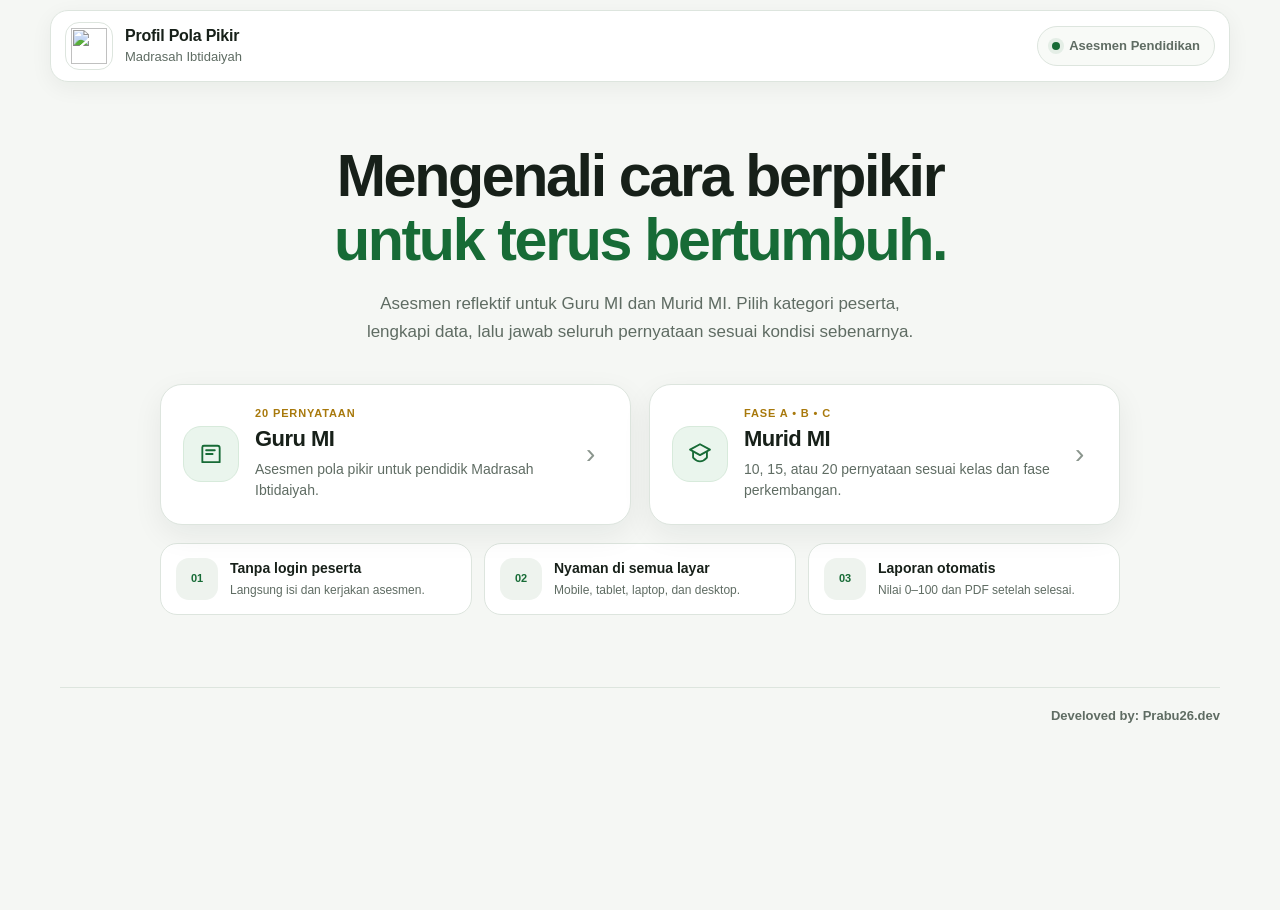
==== commit fa631b7a: "Rebalance landing and identity typography" ====
--- a/index.html
+++ b/index.html
@@ -13,11 +13,11 @@
     addEventListener("pageshow", () => scrollTo(0, 0));
   </script>
   <title>Profil Pola Pikir MI</title>
-  <link rel="stylesheet" href="assets/styles.css?v=20260923.1">
+  <link rel="stylesheet" href="assets/styles.css?v=20260923.2">
   <link rel="icon" href="https://commons.wikimedia.org/wiki/Special:Redirect/file/Seal_of_the_Ministry_of_Religious_Affairs_of_the_Republic_of_Indonesia.svg" type="image/svg+xml">
-  <script src="config.js?v=20260923.1" defer></script>
-  <script src="assets/report.js?v=20260923.1" defer></script>
-  <script src="assets/app.js?v=20260923.1" defer></script>
+  <script src="config.js?v=20260923.2" defer></script>
+  <script src="assets/report.js?v=20260923.2" defer></script>
+  <script src="assets/app.js?v=20260923.2" defer></script>
 </head>
 
 <body>
--- a/assets/styles.css
+++ b/assets/styles.css
@@ -142,27 +142,27 @@
 }
 
 .hero{
-  max-width:940px;
-  margin:72px auto 44px;
+  max-width:900px;
+  margin:62px auto 38px;
   text-align:center
 }
 .hero h1{
-  max-width:900px;
-  margin:0 auto 20px;
-  font-size:clamp(2.75rem,5.6vw,4.35rem);
-  line-height:1.05;
-  letter-spacing:-.045em;
+  max-width:840px;
+  margin:0 auto 18px;
+  font-size:clamp(2.35rem,4.8vw,3.7rem);
+  line-height:1.08;
+  letter-spacing:-.04em;
   font-weight:800;
   text-wrap:balance
 }
 .hero-line{display:block}
 .hero-line-accent{color:var(--green)}
 .hero p{
-  max-width:760px;
+  max-width:700px;
   margin:0 auto;
   color:var(--muted);
-  font-size:clamp(1rem,1.6vw,1.125rem);
-  line-height:1.7;
+  font-size:clamp(.9375rem,1.35vw,1.0625rem);
+  line-height:1.65;
   text-wrap:balance
 }
 
@@ -175,12 +175,12 @@
 }
 .role-card{
   position:relative;
-  min-height:144px;
-  display:grid;
-  grid-template-columns:60px minmax(0,1fr) 24px;
-  align-items:center;
-  gap:18px;
-  padding:26px;
+  min-height:132px;
+  display:grid;
+  grid-template-columns:56px minmax(0,1fr) 22px;
+  align-items:center;
+  gap:16px;
+  padding:22px;
   overflow:hidden;
   color:var(--text);
   text-decoration:none;
@@ -198,8 +198,8 @@
 .role-card:active{transform:translate3d(0,0,0)}
 .role-card:before{display:none}
 .role-symbol{
-  width:60px;
-  height:60px;
+  width:56px;
+  height:56px;
   display:grid;
   place-items:center;
   border-radius:18px;
@@ -208,8 +208,8 @@
   border:1px solid #d7eadb
 }
 .role-symbol svg{
-  width:28px;
-  height:28px;
+  width:26px;
+  height:26px;
   fill:none;
   stroke:currentColor;
   stroke-width:1.7;
@@ -224,25 +224,25 @@
 }
 .role-meta{
   color:var(--gold);
-  font-size:.75rem;
+  font-size:.6875rem;
   line-height:1.2;
   font-weight:800;
   letter-spacing:.08em
 }
 .role-content strong{
-  font-size:1.5rem;
+  font-size:1.375rem;
   line-height:1.2;
   font-weight:780;
   letter-spacing:-.025em
 }
 .role-content>span:last-child{
   color:var(--muted);
-  font-size:.9375rem;
+  font-size:.875rem;
   line-height:1.55
 }
 .role-chevron{
   color:#8a958d;
-  font-size:2rem;
+  font-size:1.75rem;
   line-height:1;
   transition:transform .18s var(--ease),color .18s ease
 }
@@ -258,17 +258,17 @@
 .feature-strip article{
   min-width:0;
   display:grid;
-  grid-template-columns:46px minmax(0,1fr);
-  align-items:center;
-  gap:13px;
-  padding:16px;
+  grid-template-columns:42px minmax(0,1fr);
+  align-items:center;
+  gap:12px;
+  padding:14px 15px;
   background:#fff;
   border:1px solid var(--line);
   border-radius:17px
 }
 .feature-icon{
-  width:46px;
-  height:46px;
+  width:42px;
+  height:42px;
   display:flex!important;
   align-items:center;
   justify-content:center;
@@ -276,7 +276,7 @@
   border-radius:13px;
   background:var(--surface-3);
   color:var(--green);
-  font-size:.8125rem;
+  font-size:.6875rem;
   line-height:1;
   font-weight:800;
   font-variant-numeric:tabular-nums
@@ -284,25 +284,25 @@
 .feature-strip article>div{min-width:0}
 .feature-strip strong,.feature-strip article div span{display:block}
 .feature-strip strong{
-  font-size:.9375rem;
+  font-size:.875rem;
   line-height:1.35;
   font-weight:740
 }
 .feature-strip article div span{
   margin-top:4px;
   color:var(--muted);
-  font-size:.8125rem;
+  font-size:.75rem;
   line-height:1.45
 }
 
-.flow-shell{max-width:760px;margin:52px auto 0}
+.flow-shell{max-width:720px;margin:46px auto 0}
 .panel{
   background:#fff;
   border:1px solid var(--line);
   border-radius:var(--radius-lg);
   box-shadow:var(--shadow)
 }
-.form-panel{padding:clamp(28px,5vw,46px)}
+.form-panel{padding:clamp(26px,4vw,40px)}
 .back-link{
   min-height:44px;
   display:inline-flex;
@@ -313,7 +313,7 @@
   color:var(--muted);
   background:transparent;
   border-radius:10px;
-  font-size:.9375rem;
+  font-size:.875rem;
   font-weight:700;
   text-decoration:none;
   cursor:pointer;
@@ -323,7 +323,7 @@
 .back-link:hover{color:var(--green);background:var(--green-soft)}
 .back-link.compact{margin:0}
 .eyebrow{
-  min-height:30px;
+  min-height:28px;
   display:inline-flex;
   align-items:center;
   padding:0 11px;
@@ -336,23 +336,23 @@
   letter-spacing:.1em
 }
 .section-heading h2{
-  margin:14px 0 10px;
-  font-size:clamp(2rem,4vw,2.625rem);
+  margin:12px 0 9px;
+  font-size:clamp(1.75rem,3.4vw,2.2rem);
   line-height:1.12;
   letter-spacing:-.035em;
   font-weight:800
 }
 .section-heading p{
-  margin:0 0 30px;
-  color:var(--muted);
-  font-size:1rem;
-  line-height:1.65
-}
-.field{display:block;margin:20px 0}
+  margin:0 0 26px;
+  color:var(--muted);
+  font-size:.875rem;
+  line-height:1.6
+}
+.field{display:block;margin:17px 0}
 .field>span{
   display:block;
   margin-bottom:9px;
-  font-size:.9375rem;
+  font-size:.875rem;
   line-height:1.35;
   font-weight:720
 }
@@ -365,7 +365,7 @@
   border:1px solid var(--line-strong);
   border-radius:14px;
   outline:none;
-  font-size:1rem;
+  font-size:.9375rem;
   transition:border-color .16s ease,box-shadow .16s ease
 }
 .field input::placeholder{color:#929d95}
@@ -385,14 +385,14 @@
   display:block;
   margin-top:8px;
   color:var(--muted);
-  font-size:.8125rem;
+  font-size:.75rem;
   line-height:1.45
 }
 .privacy-note{
   display:flex;
-  gap:12px;
-  margin:26px 0;
-  padding:16px;
+  gap:11px;
+  margin:22px 0;
+  padding:14px;
   border:1px solid #dfe8e0;
   border-radius:15px;
   background:var(--surface-2)
@@ -411,19 +411,19 @@
   font-weight:800
 }
 .privacy-note strong,.privacy-note p{display:block}
-.privacy-note strong{font-size:.875rem}
+.privacy-note strong{font-size:.8125rem}
 .privacy-note p{
   margin:4px 0 0;
   color:var(--muted);
-  font-size:.8125rem;
-  line-height:1.55
+  font-size:.75rem;
+  line-height:1.5
 }
 
 .primary-btn,.secondary-btn,.ghost-btn{
   min-height:50px;
   padding:0 20px;
   border-radius:13px;
-  font-size:.9375rem;
+  font-size:.875rem;
   line-height:1;
   font-weight:740;
   cursor:pointer;
@@ -671,26 +671,26 @@
   .brand-copy small{font-size:.75rem}
   .topbar-badge{display:none}
   .app-shell{width:calc(100% - 20px);margin-bottom:52px}
-  .hero{margin:48px auto 30px}
-  .hero h1{font-size:clamp(2.25rem,11vw,3.1rem);line-height:1.07}
-  .hero p{font-size:1rem;line-height:1.65}
+  .hero{margin:42px auto 28px}
+  .hero h1{font-size:clamp(2rem,9.5vw,2.7rem);line-height:1.09}
+  .hero p{font-size:.9375rem;line-height:1.6}
   .role-grid{grid-template-columns:1fr;gap:12px}
   .role-card{
-    min-height:128px;grid-template-columns:54px minmax(0,1fr) 20px;
-    gap:14px;padding:20px;border-radius:18px
+    min-height:118px;grid-template-columns:50px minmax(0,1fr) 18px;
+    gap:13px;padding:18px;border-radius:18px
   }
-  .role-symbol{width:54px;height:54px;border-radius:16px}
-  .role-symbol svg{width:25px;height:25px}
-  .role-content strong{font-size:1.3125rem}
-  .role-content>span:last-child{font-size:.875rem}
+  .role-symbol{width:50px;height:50px;border-radius:15px}
+  .role-symbol svg{width:23px;height:23px}
+  .role-content strong{font-size:1.1875rem}
+  .role-content>span:last-child{font-size:.8125rem}
   .feature-strip{grid-template-columns:1fr;gap:9px}
-  .feature-strip article{grid-template-columns:46px minmax(0,1fr);padding:14px}
-  .flow-shell{margin-top:30px}
-  .form-panel{padding:24px 20px;border-radius:20px}
-  .section-heading h2{font-size:2rem}
-  .section-heading p{margin-bottom:24px;font-size:.9375rem}
-  .field{margin:18px 0}
-  .field input,.field select{min-height:56px;font-size:1rem}
+  .feature-strip article{grid-template-columns:42px minmax(0,1fr);padding:13px 14px}
+  .flow-shell{margin-top:28px}
+  .form-panel{padding:22px 18px;border-radius:20px}
+  .section-heading h2{font-size:1.75rem}
+  .section-heading p{margin-bottom:22px;font-size:.875rem}
+  .field{margin:16px 0}
+  .field input,.field select{min-height:54px;font-size:1rem}
   .privacy-note{padding:14px}
   .assessment-header{margin:24px 0 14px;align-items:stretch;flex-direction:column}
   .assessment-header .back-link{align-self:flex-start}
@@ -711,9 +711,9 @@
 @media(max-width:420px){
   .brand-copy small{display:none}
   .hero{margin-top:40px}
-  .hero h1{font-size:2.25rem}
-  .role-card{padding:18px 16px}
-  .feature-strip strong{font-size:.9375rem}
+  .hero h1{font-size:2rem}
+  .role-card{padding:16px}
+  .feature-strip strong{font-size:.875rem}
   .question-card{min-height:300px}
   .mobile-nav{grid-template-columns:1fr}
   .mobile-nav>span{grid-row:1;grid-column:1}
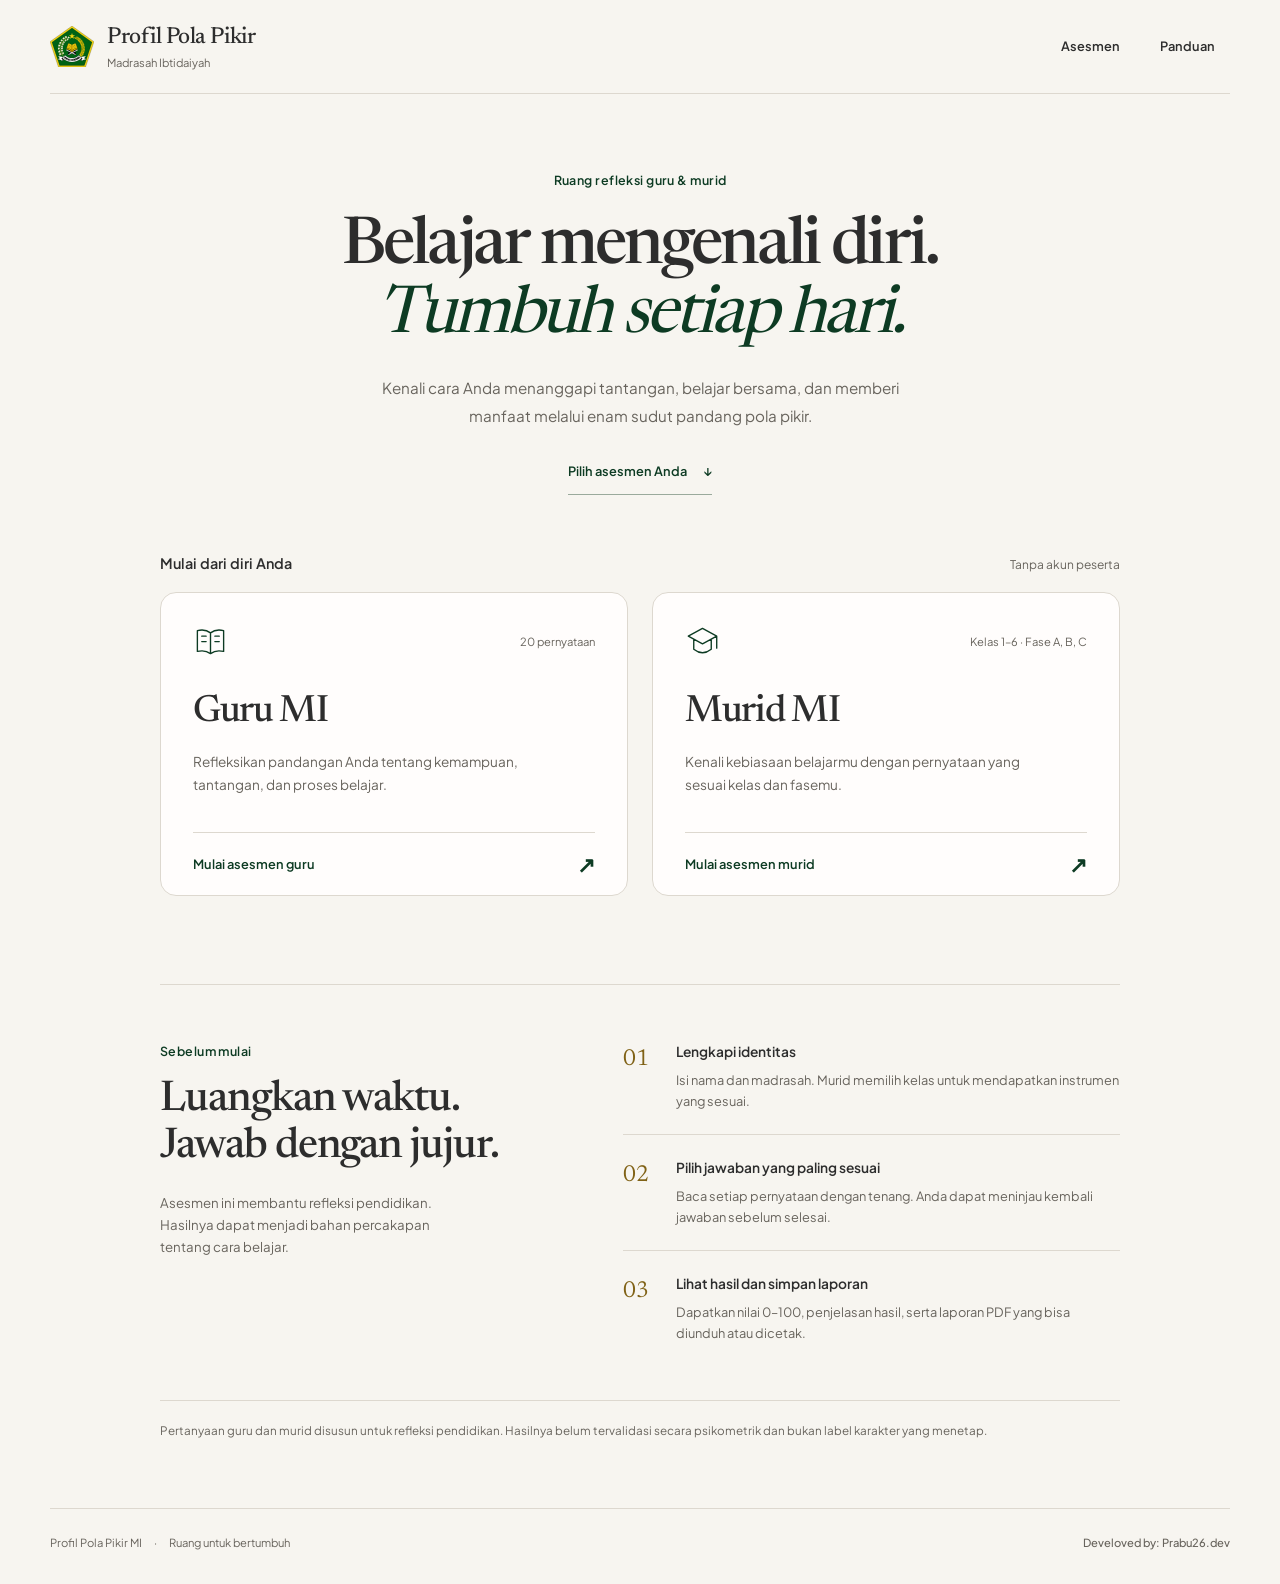
==== commit 60cc9cc3: "Redesign asesmen MI dan tambahkan profil enam mindset" ====
--- a/index.html
+++ b/index.html
@@ -3,244 +3,40 @@
 <head>
   <meta charset="UTF-8">
   <meta name="viewport" content="width=device-width, initial-scale=1, viewport-fit=cover">
-  <meta name="theme-color" content="#f7f7f5">
-  <meta http-equiv="Cache-Control" content="no-cache, no-store, must-revalidate">
-  <meta http-equiv="Pragma" content="no-cache">
-  <meta http-equiv="Expires" content="0">
-  <meta name="description" content="Profil Pola Pikir Guru MI dan Murid MI">
-  <script>
-    if ("scrollRestoration" in history) history.scrollRestoration = "manual";
-    addEventListener("pageshow", () => scrollTo(0, 0));
-  </script>
+  <meta name="theme-color" content="#F7F5F0">
+  <meta name="description" content="Kenali pola pikir dalam belajar melalui asesmen reflektif untuk guru dan murid Madrasah Ibtidaiyah.">
   <title>Profil Pola Pikir MI</title>
-  <link rel="stylesheet" href="assets/styles.css?v=20260923.2">
-  <link rel="icon" href="https://commons.wikimedia.org/wiki/Special:Redirect/file/Seal_of_the_Ministry_of_Religious_Affairs_of_the_Republic_of_Indonesia.svg" type="image/svg+xml">
-  <script src="config.js?v=20260923.2" defer></script>
-  <script src="assets/report.js?v=20260923.2" defer></script>
-  <script src="assets/app.js?v=20260923.2" defer></script>
+  <link rel="icon" href="assets/logo-kemenag.svg" type="image/svg+xml">
+  <link rel="preload" href="assets/fonts/newsreader-latin.woff2" as="font" type="font/woff2" crossorigin>
+  <link rel="stylesheet" href="assets/styles.css?v=20260923.5">
+  <script src="assets/ui.js?v=20260923.5" defer></script>
 </head>
-
 <body>
-  <div class="page-glow glow-a" aria-hidden="true"></div>
-  <div class="page-glow glow-b" aria-hidden="true"></div>
-
+  <a class="skip-link" href="#main">Lewati ke isi</a>
   <header class="topbar">
-    <a class="brand" href="./" aria-label="Profil Pola Pikir MI">
-      <span class="brand-logo-shell">
-        <img src="https://commons.wikimedia.org/wiki/Special:Redirect/file/Seal_of_the_Ministry_of_Religious_Affairs_of_the_Republic_of_Indonesia.svg" alt="" class="brand-logo" width="36" height="36" decoding="async">
-      </span>
-      <span class="brand-copy">
-        <strong>Profil Pola Pikir</strong>
-        <small>Madrasah Ibtidaiyah</small>
-      </span>
-    </a>
-
-    <div class="topbar-badge">
-      <span class="status-dot"></span>
-      Asesmen Pendidikan
-    </div>
+    <a class="brand" href="./" aria-label="Profil Pola Pikir MI, beranda"><img src="assets/logo-kemenag.svg" alt="Lambang Kementerian Agama" width="44" height="44"><span class="brand-copy"><strong>Profil Pola Pikir</strong><small>Madrasah Ibtidaiyah</small></span></a>
+    <nav class="header-nav" aria-label="Navigasi utama"><a href="#pilih-asesmen">Asesmen</a><a href="#panduan">Panduan</a></nav>
   </header>
-
-  <main class="app-shell">
-    <section id="homeView" class="view active">
-      <div class="hero">
-        <h1><span class="hero-line">Mengenali cara berpikir</span><span class="hero-line hero-line-accent">untuk terus bertumbuh.</span></h1>
-        <p>
-          Asesmen reflektif untuk Guru MI dan Murid MI. Pilih kategori peserta,
-          lengkapi data, lalu jawab seluruh pernyataan sesuai kondisi sebenarnya.
-        </p>
-      </div>
-
+  <main id="main" class="app-shell landing">
+    <section class="hero" aria-labelledby="heroTitle">
+      <p class="section-kicker">Ruang refleksi guru &amp; murid</p>
+      <h1 id="heroTitle">Belajar mengenali diri.<br><em>Tumbuh setiap hari.</em></h1>
+      <p class="hero-description">Kenali cara Anda menanggapi tantangan, belajar bersama, dan memberi manfaat melalui enam sudut pandang pola pikir.</p>
+      <a class="text-link" href="#pilih-asesmen">Pilih asesmen Anda <span aria-hidden="true">↓</span></a>
+    </section>
+    <section id="pilih-asesmen" class="role-section" aria-labelledby="roleTitle">
+      <div class="section-label"><h2 id="roleTitle">Mulai dari diri Anda</h2><span>Tanpa akun peserta</span></div>
       <div class="role-grid">
-        <a class="role-card" href="./guru.html" aria-label="Mulai asesmen Guru MI">
-          <span class="role-symbol">
-            <svg viewBox="0 0 24 24" aria-hidden="true">
-              <path d="M4 19.5V5.8c0-.8.6-1.4 1.4-1.4H18a2 2 0 0 1 2 2v13.1M7.5 8.5h8M7.5 12h6M5 19.5h15"/>
-            </svg>
-          </span>
-          <span class="role-content">
-            <span class="role-meta">20 PERNYATAAN</span>
-            <strong>Guru MI</strong>
-            <span>Asesmen pola pikir untuk pendidik Madrasah Ibtidaiyah.</span>
-          </span>
-          <span class="role-chevron">›</span>
-        </a>
-
-        <a class="role-card" href="./murid.html" aria-label="Mulai asesmen Murid MI">
-          <span class="role-symbol">
-            <svg viewBox="0 0 24 24" aria-hidden="true">
-              <path d="M12 3 2.8 8l9.2 5 9.2-5L12 3Zm-6.4 7.2v5.1c2.1 2.4 4.2 3.5 6.4 3.5s4.3-1.1 6.4-3.5v-5.1"/>
-            </svg>
-          </span>
-          <span class="role-content">
-            <span class="role-meta">FASE A • B • C</span>
-            <strong>Murid MI</strong>
-            <span>10, 15, atau 20 pernyataan sesuai kelas dan fase perkembangan.</span>
-          </span>
-          <span class="role-chevron">›</span>
-        </a>
-      </div>
-
-      <div class="feature-strip">
-        <article>
-          <span class="feature-icon">01</span>
-          <div><strong>Tanpa login peserta</strong><span>Langsung isi dan kerjakan asesmen.</span></div>
-        </article>
-        <article>
-          <span class="feature-icon">02</span>
-          <div><strong>Nyaman di semua layar</strong><span>Mobile, tablet, laptop, dan desktop.</span></div>
-        </article>
-        <article>
-          <span class="feature-icon">03</span>
-          <div><strong>Laporan otomatis</strong><span>Nilai 0–100 dan PDF setelah selesai.</span></div>
-        </article>
+        <a class="role-card" href="guru.html"><span class="role-top"><span class="role-symbol" aria-hidden="true"><svg viewBox="0 0 32 32"><path d="M16 9c-4-3-8-3-12-2v19c4-1 8-1 12 2m0-19c4-3 8-3 12-2v19c-4-1-8-1-12 2V9Z"/><path d="M8 12h4m8 0h4M8 17h4m8 0h4"/></svg></span><span class="role-meta">20 pernyataan</span></span><h3>Guru MI</h3><p>Refleksikan pandangan Anda tentang kemampuan, tantangan, dan proses belajar.</p><span class="role-action">Mulai asesmen guru <span aria-hidden="true">↗</span></span></a>
+        <a class="role-card" href="murid.html"><span class="role-top"><span class="role-symbol" aria-hidden="true"><svg viewBox="0 0 32 32"><path d="m3 12 13-7 13 7-13 7-13-7Zm5 3v9c5 4 11 4 16 0v-9M29 12v11"/></svg></span><span class="role-meta">Kelas 1–6 · Fase A, B, C</span></span><h3>Murid MI</h3><p>Kenali kebiasaan belajarmu dengan pernyataan yang sesuai kelas dan fasemu.</p><span class="role-action">Mulai asesmen murid <span aria-hidden="true">↗</span></span></a>
       </div>
     </section>
-
-    <section id="identityView" class="view">
-      <div class="flow-shell">
-        <button class="back-link" id="identityBack" type="button">
-          <span>‹</span> Kembali
-        </button>
-
-        <div class="panel form-panel">
-          <div class="section-heading">
-            <span class="eyebrow" id="identityEyebrow">DATA PESERTA</span>
-            <h2 id="identityTitle">Lengkapi data peserta</h2>
-            <p>Pastikan nama dan sekolah ditulis dengan benar sebelum memulai asesmen.</p>
-          </div>
-
-          <form id="identityForm" novalidate>
-            <label class="field">
-              <span id="nameLabel">Nama</span>
-              <input id="participantName" type="text" autocomplete="name" maxlength="100" placeholder="Ketik nama lengkap" required>
-              <small>Nama akan dirapikan otomatis menjadi huruf kapital.</small>
-            </label>
-
-            <label class="field">
-              <span>Nama Sekolah / Madrasah</span>
-              <input id="schoolName" type="text" maxlength="150" placeholder="Contoh: MI Al Hidayah" required>
-              <small>Variasi spasi dan tanda baca akan dinormalisasi otomatis.</small>
-            </label>
-
-            <label class="field" id="gradeField" hidden>
-              <span>Kelas</span>
-              <select id="gradeSelect">
-                <option value="">Pilih kelas</option>
-                <option value="1">Kelas 1 — Fase A</option>
-                <option value="2">Kelas 2 — Fase A</option>
-                <option value="3">Kelas 3 — Fase B</option>
-                <option value="4">Kelas 4 — Fase B</option>
-                <option value="5">Kelas 5 — Fase C</option>
-                <option value="6">Kelas 6 — Fase C</option>
-              </select>
-            </label>
-
-            <div class="privacy-note">
-              <span class="privacy-icon">i</span>
-              <div>
-                <strong>Informasi penggunaan data</strong>
-                <p>Nama, sekolah, kelas untuk murid, jawaban, dan hasil asesmen disimpan untuk evaluasi oleh administrator/pengawas.</p>
-              </div>
-            </div>
-
-            <button class="primary-btn full-btn" type="submit">
-              Mulai Asesmen
-              <span aria-hidden="true">→</span>
-            </button>
-          </form>
-        </div>
-      </div>
+    <section id="panduan" class="guide" aria-labelledby="guideTitle">
+      <div class="guide-heading"><p class="section-kicker">Sebelum mulai</p><h2 id="guideTitle">Luangkan waktu.<br>Jawab dengan jujur.</h2><p>Asesmen ini membantu refleksi pendidikan. Hasilnya dapat menjadi bahan percakapan tentang cara belajar.</p></div>
+      <ol class="guide-steps"><li><span aria-hidden="true">01</span><div><h3>Lengkapi identitas</h3><p>Isi nama dan madrasah. Murid memilih kelas untuk mendapatkan instrumen yang sesuai.</p></div></li><li><span aria-hidden="true">02</span><div><h3>Pilih jawaban yang paling sesuai</h3><p>Baca setiap pernyataan dengan tenang. Anda dapat meninjau kembali jawaban sebelum selesai.</p></div></li><li><span aria-hidden="true">03</span><div><h3>Lihat hasil dan simpan laporan</h3><p>Dapatkan nilai 0–100, penjelasan hasil, serta laporan PDF yang bisa diunduh atau dicetak.</p></div></li></ol>
     </section>
-
-    <section id="assessmentView" class="view">
-      <div class="assessment-header">
-        <button class="back-link compact" id="assessmentBack" type="button">
-          <span>‹</span> Data peserta
-        </button>
-
-        <div class="participant-card">
-          <span id="participantBadge">GURU MI</span>
-          <strong id="participantDisplay"></strong>
-          <small id="schoolDisplay"></small>
-        </div>
-      </div>
-
-      <div class="progress-card">
-        <div class="progress-row">
-          <span id="progressText">0 dari 20 terjawab</span>
-          <strong id="progressPercent">0%</strong>
-        </div>
-        <div class="progress-track"><span id="progressBar"></span></div>
-      </div>
-
-      <div class="desktop-question-head">
-        <div>No.</div>
-        <div>Pernyataan</div>
-        <div>Pilihan Jawaban</div>
-      </div>
-
-      <form id="assessmentForm" novalidate>
-        <div id="questionsContainer"></div>
-
-        <div class="mobile-nav" id="mobileNav">
-          <button type="button" class="secondary-btn" id="prevQuestion">‹ Sebelumnya</button>
-          <span id="mobileCounter">1 / 20</span>
-          <button type="button" class="primary-btn" id="nextQuestion">Selanjutnya ›</button>
-        </div>
-
-        <div class="submit-wrap">
-          <div>
-            <strong>Semua sudah terisi?</strong>
-            <span id="submitHint">Hasil akan dihitung setelah seluruh pertanyaan dijawab.</span>
-          </div>
-          <button class="primary-btn" id="submitAssessment" type="submit">Cek Nilai</button>
-        </div>
-      </form>
-    </section>
-
-    <section id="resultView" class="view">
-      <div class="panel result-panel">
-        <div class="result-check" aria-hidden="true">
-          <svg viewBox="0 0 24 24"><path d="m5 12.5 4.2 4.2L19 7"/></svg>
-        </div>
-
-        <span class="eyebrow">HASIL ASESMEN</span>
-        <h2 id="resultCategory">Pola Pikir Bertumbuh</h2>
-
-        <div class="score-card">
-          <span>Nilai Akhir</span>
-          <div><strong id="resultScore">0</strong><small id="resultMax">/ 100</small></div>
-        </div>
-
-        <p id="resultExplanation"></p>
-        <div id="saveStatus" class="save-status"></div>
-
-        <div class="result-meta">
-          <div><span>Nama</span><strong id="resultName"></strong></div>
-          <div><span>Sekolah</span><strong id="resultSchool"></strong></div>
-          <div id="resultPhaseRow" hidden><span>Fase</span><strong id="resultPhase"></strong></div>
-        </div>
-
-        <div class="result-actions">
-          <button class="primary-btn" id="downloadPdfBtn" type="button">
-            Unduh PDF
-          </button>
-          <button class="secondary-btn" id="printPdfBtn" type="button">
-            Cetak
-          </button>
-          <button class="ghost-btn" id="restartBtn" type="button">
-            Selesai
-          </button>
-        </div>
-      </div>
-    </section>
+    <p class="method-note">Pertanyaan guru dan murid disusun untuk refleksi pendidikan. Hasilnya belum tervalidasi secara psikometrik dan bukan label karakter yang menetap.</p>
   </main>
-
-  <div class="toast" id="toast" role="status" aria-live="polite"></div>
-
-  <footer class="footer-credit">
-    <strong>Develoved by: Prabu26.dev</strong>
-  </footer>
+  <footer class="site-footer"><span>Profil Pola Pikir MI <span class="footer-dot" aria-hidden="true">·</span> Ruang untuk bertumbuh</span><strong>Develoved by: Prabu26.dev</strong></footer>
 </body>
-</html>+</html>
--- a/assets/styles.css
+++ b/assets/styles.css
@@ -1,730 +1,11 @@
-:root{
-  color-scheme:light;
-  --bg:#f5f7f4;
-  --surface:#ffffff;
-  --surface-2:#f8faf7;
-  --surface-3:#eef3ee;
-  --text:#172019;
-  --muted:#5f6c63;
-  --muted-2:#7d8980;
-  --line:#dde5de;
-  --line-strong:#cbd6cd;
-  --green:#176b36;
-  --green-dark:#0f542a;
-  --green-soft:#eaf5ed;
-  --gold:#a8790c;
-  --gold-soft:#fff7df;
-  --danger:#a63535;
-  --danger-soft:#fff0f0;
-  --shadow:0 10px 30px rgba(20,35,24,.065);
-  --shadow-strong:0 20px 50px rgba(20,35,24,.09);
-  --radius-sm:12px;
-  --radius:18px;
-  --radius-lg:24px;
-  --ease:cubic-bezier(.2,.8,.2,1);
-}
-*{box-sizing:border-box}
-html{
-  font-size:16px;
-  scroll-padding-top:96px;
-  -webkit-text-size-adjust:100%;
-  text-size-adjust:100%
-}
-body{
-  margin:0;
-  min-height:100vh;
-  overflow-x:hidden;
-  color:var(--text);
-  background:var(--bg);
-  font-family:-apple-system,BlinkMacSystemFont,"Segoe UI",Roboto,Helvetica,Arial,sans-serif;
-  font-size:1rem;
-  line-height:1.5;
-  -webkit-font-smoothing:antialiased;
-  text-rendering:optimizeLegibility
-}
-button,input,select{font:inherit}
-button{border:0}
-a,button,input,select{-webkit-tap-highlight-color:transparent}
-button,a,input,select{touch-action:manipulation}
-button:focus-visible,a:focus-visible,input:focus-visible,select:focus-visible{
-  outline:3px solid rgba(23,107,54,.22);
-  outline-offset:3px
-}
-[hidden]{display:none!important}
-.page-glow{display:none!important}
-
-.topbar{
-  position:sticky;
-  top:10px;
-  z-index:40;
-  width:min(1180px,calc(100% - 32px));
-  min-height:72px;
-  margin:10px auto 0;
-  padding:10px 14px;
-  display:flex;
-  align-items:center;
-  justify-content:space-between;
-  gap:16px;
-  background:#fff;
-  border:1px solid var(--line);
-  border-radius:18px;
-  box-shadow:0 6px 22px rgba(20,35,24,.055)
-}
-.brand{
-  min-width:0;
-  display:flex;
-  align-items:center;
-  gap:12px;
-  color:var(--text);
-  text-decoration:none
-}
-.brand-logo-shell{
-  width:48px;
-  height:48px;
-  flex:0 0 48px;
-  display:grid;
-  place-items:center;
-  overflow:hidden;
-  background:#fff;
-  border:1px solid var(--line);
-  border-radius:14px
-}
-.brand-logo{width:36px;height:36px;display:block;object-fit:contain}
-.brand-copy{min-width:0}
-.brand-copy strong,.brand-copy small{display:block}
-.brand-copy strong{
-  font-size:1rem;
-  line-height:1.25;
-  font-weight:760;
-  letter-spacing:-.015em
-}
-.brand-copy small{
-  margin-top:3px;
-  color:var(--muted);
-  font-size:.8125rem;
-  line-height:1.25
-}
-.topbar-badge{
-  min-height:40px;
-  display:inline-flex;
-  align-items:center;
-  gap:9px;
-  padding:0 14px;
-  border:1px solid var(--line);
-  border-radius:999px;
-  background:var(--surface-2);
-  color:var(--muted);
-  font-size:.8125rem;
-  font-weight:650;
-  white-space:nowrap
-}
-.status-dot{
-  width:8px;
-  height:8px;
-  flex:0 0 8px;
-  border-radius:50%;
-  background:var(--green);
-  box-shadow:0 0 0 4px rgba(23,107,54,.09)
-}
-
-.app-shell{
-  width:min(1160px,calc(100% - 32px));
-  margin:0 auto 72px
-}
-.view{display:none}
-.view.active{display:block}
-@keyframes viewIn{
-  from{opacity:0;transform:translate3d(0,6px,0)}
-  to{opacity:1;transform:translate3d(0,0,0)}
-}
-@media(prefers-reduced-motion:no-preference){
-  .view.view-entering{animation:viewIn .18s var(--ease) both}
-}
-
-.hero{
-  max-width:900px;
-  margin:62px auto 38px;
-  text-align:center
-}
-.hero h1{
-  max-width:840px;
-  margin:0 auto 18px;
-  font-size:clamp(2.35rem,4.8vw,3.7rem);
-  line-height:1.08;
-  letter-spacing:-.04em;
-  font-weight:800;
-  text-wrap:balance
-}
-.hero-line{display:block}
-.hero-line-accent{color:var(--green)}
-.hero p{
-  max-width:700px;
-  margin:0 auto;
-  color:var(--muted);
-  font-size:clamp(.9375rem,1.35vw,1.0625rem);
-  line-height:1.65;
-  text-wrap:balance
-}
-
-.role-grid{
-  max-width:960px;
-  margin:0 auto;
-  display:grid;
-  grid-template-columns:repeat(2,minmax(0,1fr));
-  gap:18px
-}
-.role-card{
-  position:relative;
-  min-height:132px;
-  display:grid;
-  grid-template-columns:56px minmax(0,1fr) 22px;
-  align-items:center;
-  gap:16px;
-  padding:22px;
-  overflow:hidden;
-  color:var(--text);
-  text-decoration:none;
-  background:#fff;
-  border:1px solid var(--line);
-  border-radius:22px;
-  box-shadow:var(--shadow);
-  transition:transform .18s var(--ease),border-color .18s ease,box-shadow .18s ease
-}
-.role-card:hover{
-  transform:translate3d(0,-2px,0);
-  border-color:#bfcdbf;
-  box-shadow:0 14px 34px rgba(20,35,24,.08)
-}
-.role-card:active{transform:translate3d(0,0,0)}
-.role-card:before{display:none}
-.role-symbol{
-  width:56px;
-  height:56px;
-  display:grid;
-  place-items:center;
-  border-radius:18px;
-  background:var(--green-soft);
-  color:var(--green);
-  border:1px solid #d7eadb
-}
-.role-symbol svg{
-  width:26px;
-  height:26px;
-  fill:none;
-  stroke:currentColor;
-  stroke-width:1.7;
-  stroke-linecap:round;
-  stroke-linejoin:round
-}
-.role-content{
-  min-width:0;
-  display:flex;
-  flex-direction:column;
-  gap:6px
-}
-.role-meta{
-  color:var(--gold);
-  font-size:.6875rem;
-  line-height:1.2;
-  font-weight:800;
-  letter-spacing:.08em
-}
-.role-content strong{
-  font-size:1.375rem;
-  line-height:1.2;
-  font-weight:780;
-  letter-spacing:-.025em
-}
-.role-content>span:last-child{
-  color:var(--muted);
-  font-size:.875rem;
-  line-height:1.55
-}
-.role-chevron{
-  color:#8a958d;
-  font-size:1.75rem;
-  line-height:1;
-  transition:transform .18s var(--ease),color .18s ease
-}
-.role-card:hover .role-chevron{color:var(--green);transform:translate3d(3px,0,0)}
-
-.feature-strip{
-  max-width:960px;
-  margin:18px auto 0;
-  display:grid;
-  grid-template-columns:repeat(3,minmax(0,1fr));
-  gap:12px
-}
-.feature-strip article{
-  min-width:0;
-  display:grid;
-  grid-template-columns:42px minmax(0,1fr);
-  align-items:center;
-  gap:12px;
-  padding:14px 15px;
-  background:#fff;
-  border:1px solid var(--line);
-  border-radius:17px
-}
-.feature-icon{
-  width:42px;
-  height:42px;
-  display:flex!important;
-  align-items:center;
-  justify-content:center;
-  overflow:hidden;
-  border-radius:13px;
-  background:var(--surface-3);
-  color:var(--green);
-  font-size:.6875rem;
-  line-height:1;
-  font-weight:800;
-  font-variant-numeric:tabular-nums
-}
-.feature-strip article>div{min-width:0}
-.feature-strip strong,.feature-strip article div span{display:block}
-.feature-strip strong{
-  font-size:.875rem;
-  line-height:1.35;
-  font-weight:740
-}
-.feature-strip article div span{
-  margin-top:4px;
-  color:var(--muted);
-  font-size:.75rem;
-  line-height:1.45
-}
-
-.flow-shell{max-width:720px;margin:46px auto 0}
-.panel{
-  background:#fff;
-  border:1px solid var(--line);
-  border-radius:var(--radius-lg);
-  box-shadow:var(--shadow)
-}
-.form-panel{padding:clamp(26px,4vw,40px)}
-.back-link{
-  min-height:44px;
-  display:inline-flex;
-  align-items:center;
-  gap:7px;
-  margin-bottom:16px;
-  padding:0 6px;
-  color:var(--muted);
-  background:transparent;
-  border-radius:10px;
-  font-size:.875rem;
-  font-weight:700;
-  text-decoration:none;
-  cursor:pointer;
-  transition:color .16s ease,background .16s ease
-}
-.back-link span{font-size:1.5rem;line-height:1}
-.back-link:hover{color:var(--green);background:var(--green-soft)}
-.back-link.compact{margin:0}
-.eyebrow{
-  min-height:28px;
-  display:inline-flex;
-  align-items:center;
-  padding:0 11px;
-  border-radius:999px;
-  background:var(--green-soft);
-  color:var(--green);
-  font-size:.75rem;
-  line-height:1;
-  font-weight:800;
-  letter-spacing:.1em
-}
-.section-heading h2{
-  margin:12px 0 9px;
-  font-size:clamp(1.75rem,3.4vw,2.2rem);
-  line-height:1.12;
-  letter-spacing:-.035em;
-  font-weight:800
-}
-.section-heading p{
-  margin:0 0 26px;
-  color:var(--muted);
-  font-size:.875rem;
-  line-height:1.6
-}
-.field{display:block;margin:17px 0}
-.field>span{
-  display:block;
-  margin-bottom:9px;
-  font-size:.875rem;
-  line-height:1.35;
-  font-weight:720
-}
-.field input,.field select{
-  width:100%;
-  min-height:56px;
-  padding:0 16px;
-  color:var(--text);
-  background:#fff;
-  border:1px solid var(--line-strong);
-  border-radius:14px;
-  outline:none;
-  font-size:.9375rem;
-  transition:border-color .16s ease,box-shadow .16s ease
-}
-.field input::placeholder{color:#929d95}
-.field select{
-  appearance:none;
-  padding-right:44px;
-  background-image:linear-gradient(45deg,transparent 50%,#69756d 50%),linear-gradient(135deg,#69756d 50%,transparent 50%);
-  background-position:calc(100% - 20px) 25px,calc(100% - 15px) 25px;
-  background-size:5px 5px,5px 5px;
-  background-repeat:no-repeat
-}
-.field input:focus,.field select:focus{
-  border-color:rgba(23,107,54,.58);
-  box-shadow:0 0 0 4px rgba(23,107,54,.09)
-}
-.field small{
-  display:block;
-  margin-top:8px;
-  color:var(--muted);
-  font-size:.75rem;
-  line-height:1.45
-}
-.privacy-note{
-  display:flex;
-  gap:11px;
-  margin:22px 0;
-  padding:14px;
-  border:1px solid #dfe8e0;
-  border-radius:15px;
-  background:var(--surface-2)
-}
-.privacy-icon{
-  width:30px;
-  height:30px;
-  flex:0 0 30px;
-  display:grid;
-  place-items:center;
-  border:1px solid var(--line);
-  border-radius:50%;
-  background:#fff;
-  color:var(--green);
-  font-size:.8125rem;
-  font-weight:800
-}
-.privacy-note strong,.privacy-note p{display:block}
-.privacy-note strong{font-size:.8125rem}
-.privacy-note p{
-  margin:4px 0 0;
-  color:var(--muted);
-  font-size:.75rem;
-  line-height:1.5
-}
-
-.primary-btn,.secondary-btn,.ghost-btn{
-  min-height:50px;
-  padding:0 20px;
-  border-radius:13px;
-  font-size:.875rem;
-  line-height:1;
-  font-weight:740;
-  cursor:pointer;
-  transition:transform .15s var(--ease),background-color .15s ease,border-color .15s ease,opacity .15s ease
-}
-.primary-btn{
-  color:#fff;
-  background:var(--green);
-  border:1px solid var(--green);
-  box-shadow:0 8px 18px rgba(23,107,54,.16)
-}
-.primary-btn:hover{background:var(--green-dark);border-color:var(--green-dark)}
-.primary-btn:active{transform:scale(.99)}
-.primary-btn:disabled,.secondary-btn:disabled{opacity:.45;cursor:not-allowed;transform:none}
-.secondary-btn{color:var(--text);background:#fff;border:1px solid var(--line-strong)}
-.secondary-btn:hover{background:var(--surface-2);border-color:#b9c6bb}
-.ghost-btn{color:var(--muted);background:transparent;border:1px solid transparent}
-.ghost-btn:hover{color:var(--text);background:var(--surface-3)}
-.full-btn{width:100%;display:flex;align-items:center;justify-content:center;gap:9px}
-
-.assessment-header{
-  margin:38px 0 18px;
-  display:flex;
-  align-items:center;
-  justify-content:space-between;
-  gap:20px
-}
-.participant-card{
-  min-width:300px;
-  max-width:60%;
-  padding:14px 16px;
-  text-align:right;
-  background:#fff;
-  border:1px solid var(--line);
-  border-radius:15px
-}
-.participant-card span,.participant-card strong,.participant-card small{display:block}
-.participant-card span{
-  color:var(--green);
-  font-size:.75rem;
-  line-height:1.35;
-  font-weight:800;
-  letter-spacing:.08em
-}
-.participant-card strong{
-  margin-top:6px;
-  overflow:hidden;
-  color:var(--text);
-  font-size:.9375rem;
-  line-height:1.4;
-  font-weight:740;
-  text-overflow:ellipsis;
-  white-space:nowrap
-}
-.participant-card small{
-  margin-top:2px;
-  overflow:hidden;
-  color:var(--muted);
-  font-size:.8125rem;
-  line-height:1.4;
-  text-overflow:ellipsis;
-  white-space:nowrap
-}
-.progress-card{
-  position:sticky;
-  top:94px;
-  z-index:20;
-  margin-bottom:16px;
-  padding:15px 17px;
-  background:#fff;
-  border:1px solid var(--line);
-  border-radius:15px;
-  box-shadow:0 6px 18px rgba(20,35,24,.05)
-}
-.progress-row{
-  display:flex;
-  align-items:center;
-  justify-content:space-between;
-  gap:16px;
-  color:var(--muted);
-  font-size:.875rem
-}
-.progress-row strong{color:var(--green);font-weight:800}
-.progress-track{height:7px;margin-top:10px;overflow:hidden;border-radius:999px;background:#e7ede8}
-.progress-track span{display:block;height:100%;width:0;border-radius:inherit;background:var(--green);transition:width .18s var(--ease)}
-.desktop-question-head{
-  display:grid;
-  grid-template-columns:58px minmax(0,1fr) minmax(360px,430px);
-  gap:16px;
-  padding:5px 20px 10px;
-  color:var(--muted-2);
-  font-size:.75rem;
-  line-height:1.3;
-  font-weight:800;
-  letter-spacing:.06em;
-  text-transform:uppercase
-}
-.question-card{
-  display:grid;
-  grid-template-columns:58px minmax(0,1fr) minmax(360px,430px);
-  align-items:center;
-  gap:16px;
-  margin-bottom:10px;
-  padding:18px 20px;
-  background:#fff;
-  border:1px solid var(--line);
-  border-radius:17px
-}
-.q-number{
-  width:40px;height:40px;display:grid;place-items:center;
-  border-radius:11px;background:var(--surface-3);color:var(--green);
-  font-size:.8125rem;line-height:1;font-weight:800
-}
-.q-text{color:#2c362f;font-size:1rem;line-height:1.6}
-.answer-options{display:grid;grid-template-columns:repeat(4,minmax(0,1fr));gap:7px}
-.answer-options.three-options{grid-template-columns:repeat(3,minmax(0,1fr))}
-.answer-options label{position:relative}
-.answer-options input{position:absolute;width:1px;height:1px;opacity:0;pointer-events:none}
-.answer-options span{
-  min-height:48px;
-  display:flex;
-  align-items:center;
-  justify-content:center;
-  padding:7px 8px;
-  text-align:center;
-  color:#526057;
-  background:#fff;
-  border:1px solid var(--line-strong);
-  border-radius:11px;
-  font-size:.8125rem;
-  line-height:1.3;
-  cursor:pointer;
-  transition:background-color .14s ease,border-color .14s ease,color .14s ease
-}
-.answer-options span:hover{border-color:#a9bbaa;background:var(--surface-2)}
-.answer-options input:focus-visible+span{outline:3px solid rgba(23,107,54,.18);outline-offset:2px}
-.answer-options input:checked+span{color:var(--green-dark);background:var(--green-soft);border-color:#9fc6a8;font-weight:700}
-.mobile-select{display:none}
-.submit-wrap{
-  margin-top:18px;
-  padding:18px 20px;
-  display:flex;
-  align-items:center;
-  justify-content:space-between;
-  gap:20px;
-  background:#fff;
-  border:1px solid var(--line);
-  border-radius:17px
-}
-.submit-wrap strong,.submit-wrap span{display:block}
-.submit-wrap strong{font-size:.9375rem}
-.submit-wrap span{margin-top:4px;color:var(--muted);font-size:.8125rem;line-height:1.45}
-.mobile-nav{display:none}
-
-.result-panel{max-width:720px;margin:58px auto;padding:clamp(30px,5vw,48px);text-align:center}
-.result-check{
-  width:62px;height:62px;margin:0 auto 18px;display:grid;place-items:center;
-  border-radius:18px;background:var(--green-soft);color:var(--green)
-}
-.result-check svg{width:30px;height:30px;fill:none;stroke:currentColor;stroke-width:2;stroke-linecap:round;stroke-linejoin:round}
-.result-panel h2{
-  max-width:600px;margin:14px auto 18px;font-size:clamp(2rem,4.5vw,2.75rem);
-  line-height:1.15;letter-spacing:-.035em;font-weight:800
-}
-.score-card{
-  width:190px;margin:20px auto 22px;padding:20px;background:var(--surface-2);
-  border:1px solid #d7e5da;border-radius:20px
-}
-.score-card>span{display:block;color:var(--muted);font-size:.75rem;font-weight:800;letter-spacing:.06em;text-transform:uppercase}
-.score-card div{display:flex;align-items:baseline;justify-content:center;gap:5px;margin-top:6px}
-.score-card strong{color:var(--green);font-size:3.5rem;line-height:1;font-weight:820;letter-spacing:-.05em}
-.score-card small{color:var(--muted);font-size:.9375rem}
-#resultExplanation{max-width:570px;margin:0 auto 20px;color:var(--muted);font-size:.9375rem;line-height:1.7}
-.save-status{max-width:570px;margin:14px auto 22px;padding:13px 15px;border-radius:12px;font-size:.875rem;line-height:1.5}
-.save-status.ok{color:var(--green-dark);background:var(--green-soft)}
-.save-status.warn{color:var(--danger);background:var(--danger-soft)}
-.save-status.pending{color:#705500;background:var(--gold-soft)}
-.inline-retry{
-  min-height:34px;margin-left:8px;padding:0 9px;color:inherit;background:transparent;
-  border:1px solid currentColor;border-radius:8px;font-size:.8125rem;font-weight:800;cursor:pointer
-}
-.result-meta{display:grid;grid-template-columns:repeat(3,minmax(0,1fr));gap:10px;margin:26px 0}
-.result-meta div{min-width:0;padding:15px;background:var(--surface-2);border:1px solid var(--line);border-radius:13px}
-.result-meta span,.result-meta strong{display:block}
-.result-meta span{color:var(--muted);font-size:.75rem;line-height:1.3;letter-spacing:.06em;text-transform:uppercase}
-.result-meta strong{margin-top:6px;overflow-wrap:anywhere;font-size:.9375rem;line-height:1.4}
-.result-actions{display:flex;justify-content:center;gap:10px;flex-wrap:wrap}
-.result-actions .primary-btn,.result-actions .secondary-btn,.result-actions .ghost-btn{min-width:150px}
-
-.toast{
-  position:fixed;left:50%;bottom:24px;z-index:100;max-width:calc(100% - 32px);
-  padding:13px 16px;color:#fff;background:#1d2820;border-radius:12px;box-shadow:var(--shadow);
-  font-size:.875rem;line-height:1.45;opacity:0;pointer-events:none;
-  transform:translate3d(-50%,8px,0);transition:opacity .16s ease,transform .16s var(--ease)
-}
-.toast.show{opacity:1;transform:translate3d(-50%,0,0)}
-footer{
-  width:min(1160px,calc(100% - 32px));margin:0 auto 28px;padding-top:18px;
-  display:flex;justify-content:space-between;gap:16px;color:var(--muted-2);
-  border-top:1px solid var(--line);font-size:.8125rem
-}
-footer strong{color:var(--muted);font-weight:650}
-.footer-credit{justify-content:flex-end}
-
-@media(max-width:980px){
-  .desktop-question-head{display:none}
-  .assessment-header{margin-top:28px}
-  .question-card{
-    display:none;grid-template-columns:1fr;min-height:330px;padding:26px;
-    align-content:start;gap:20px
-  }
-  .question-card.mobile-active{display:grid!important}
-  @media(prefers-reduced-motion:no-preference){
-    .question-card.mobile-active{animation:mobileQuestion .16s var(--ease) both}
-  }
-  @keyframes mobileQuestion{
-    from{opacity:.35;transform:translate3d(5px,0,0)}
-    to{opacity:1;transform:translate3d(0,0,0)}
-  }
-  .q-number{width:44px;height:44px;font-size:.875rem}
-  .q-text{font-size:1.125rem;line-height:1.65}
-  .answer-options{display:none}
-  .mobile-select{
-    width:100%;min-height:56px;display:block;padding:0 44px 0 16px;
-    color:var(--text);background:#fff;border:1px solid var(--line-strong);
-    border-radius:13px;font-size:1rem
-  }
-  .mobile-nav{
-    display:grid;grid-template-columns:minmax(0,1fr) auto minmax(0,1fr);
-    align-items:center;gap:10px;margin-top:14px
-  }
-  .mobile-nav>span{min-width:64px;color:var(--muted);font-size:.875rem;text-align:center}
-  .mobile-nav .primary-btn,.mobile-nav .secondary-btn{padding:0 14px}
-  .submit-wrap{display:none}
-}
-
-@media(max-width:760px){
-  .topbar{
-    top:8px;width:calc(100% - 20px);min-height:64px;margin-top:8px;
-    padding:8px 10px;border-radius:16px
-  }
-  .brand-logo-shell{width:44px;height:44px;flex-basis:44px;border-radius:13px}
-  .brand-logo{width:33px;height:33px}
-  .brand-copy strong{font-size:.9375rem}
-  .brand-copy small{font-size:.75rem}
-  .topbar-badge{display:none}
-  .app-shell{width:calc(100% - 20px);margin-bottom:52px}
-  .hero{margin:42px auto 28px}
-  .hero h1{font-size:clamp(2rem,9.5vw,2.7rem);line-height:1.09}
-  .hero p{font-size:.9375rem;line-height:1.6}
-  .role-grid{grid-template-columns:1fr;gap:12px}
-  .role-card{
-    min-height:118px;grid-template-columns:50px minmax(0,1fr) 18px;
-    gap:13px;padding:18px;border-radius:18px
-  }
-  .role-symbol{width:50px;height:50px;border-radius:15px}
-  .role-symbol svg{width:23px;height:23px}
-  .role-content strong{font-size:1.1875rem}
-  .role-content>span:last-child{font-size:.8125rem}
-  .feature-strip{grid-template-columns:1fr;gap:9px}
-  .feature-strip article{grid-template-columns:42px minmax(0,1fr);padding:13px 14px}
-  .flow-shell{margin-top:28px}
-  .form-panel{padding:22px 18px;border-radius:20px}
-  .section-heading h2{font-size:1.75rem}
-  .section-heading p{margin-bottom:22px;font-size:.875rem}
-  .field{margin:16px 0}
-  .field input,.field select{min-height:54px;font-size:1rem}
-  .privacy-note{padding:14px}
-  .assessment-header{margin:24px 0 14px;align-items:stretch;flex-direction:column}
-  .assessment-header .back-link{align-self:flex-start}
-  .participant-card{min-width:0;max-width:none;width:100%;text-align:left}
-  .participant-card strong,.participant-card small{white-space:normal}
-  .progress-card{top:82px}
-  .question-card{min-height:320px;padding:22px 18px}
-  .q-text{font-size:1.0625rem}
-  .mobile-nav{grid-template-columns:1fr 64px 1fr}
-  .mobile-nav .primary-btn,.mobile-nav .secondary-btn{font-size:.875rem}
-  .result-panel{margin:34px auto;padding:26px 18px}
-  .result-panel h2{font-size:2rem}
-  .result-meta{grid-template-columns:1fr}
-  .result-actions{display:grid;grid-template-columns:1fr;width:100%}
-  .result-actions .primary-btn,.result-actions .secondary-btn,.result-actions .ghost-btn{width:100%;min-width:0}
-  footer{width:calc(100% - 20px);font-size:.75rem}
-}
-@media(max-width:420px){
-  .brand-copy small{display:none}
-  .hero{margin-top:40px}
-  .hero h1{font-size:2rem}
-  .role-card{padding:16px}
-  .feature-strip strong{font-size:.875rem}
-  .question-card{min-height:300px}
-  .mobile-nav{grid-template-columns:1fr}
-  .mobile-nav>span{grid-row:1;grid-column:1}
-  .mobile-nav #prevQuestion{grid-row:2;grid-column:1}
-  .mobile-nav #nextQuestion{grid-row:3;grid-column:1}
-}
-@media(prefers-reduced-motion:reduce){
-  *,*::before,*::after{
-    scroll-behavior:auto!important;
-    animation-duration:.001ms!important;
-    animation-iteration-count:1!important;
-    transition-duration:.001ms!important
-  }
-}
+@font-face{font-family:Newsreader;src:url('fonts/newsreader-latin.woff2') format('woff2');font-weight:400 600;font-style:normal;font-display:swap}
+@font-face{font-family:'Plus Jakarta Sans';src:url('fonts/jakarta-latin.woff2') format('woff2');font-weight:400 700;font-style:normal;font-display:swap}
+:root{color-scheme:light;--bg:#F7F5F0;--surface:#FFFDFC;--surface-2:#FAF9F6;--surface-3:#F1EEE7;--text:#2D2D2D;--muted:#68645D;--line:#DDD8CF;--control:#89837A;--green:#0D3B23;--green-dark:#123F29;--green-soft:#E9F0EB;--gold:#C59B27;--gold-text:#806216;--gold-soft:#F5EEDC;--danger:#8A3A35;--danger-soft:#F5E9E7;--radius:16px;--ease:cubic-bezier(.2,.8,.2,1);--serif:Newsreader,Georgia,'Times New Roman',serif;--sans:'Plus Jakarta Sans',-apple-system,BlinkMacSystemFont,'Segoe UI',sans-serif}
+*{box-sizing:border-box}html{scroll-padding-top:110px;-webkit-text-size-adjust:100%}body{margin:0;background:var(--bg);color:var(--text);font:400 1rem/1.65 var(--sans);-webkit-font-smoothing:antialiased}button,input,select{font:inherit}button,a,input,select{-webkit-tap-highlight-color:transparent;touch-action:manipulation}button{cursor:pointer}button:disabled{cursor:default;opacity:.55}a{color:inherit;text-decoration:none}img{max-width:100%;height:auto}svg{width:24px;height:24px;fill:none;stroke:currentColor;stroke-width:1.5;stroke-linecap:round;stroke-linejoin:round;flex-shrink:0}h1,h2,h3,p{margin:0}h1,h2,h3{font-weight:500}h1,h2{font-family:var(--serif);line-height:1.12;letter-spacing:-.025em}h1{font-size:clamp(2rem,4vw,3rem)}h2{font-size:2rem}small{font-size:.8rem}[hidden]{display:none!important}:focus-visible{outline:3px solid var(--green);outline-offset:4px}::selection{background:#D7E4DB}button:active,.role-card:active{transform:scale(.985)}button,a{transition:background-color 150ms var(--ease),border-color 150ms var(--ease),color 150ms var(--ease),transform 150ms var(--ease)}
+.skip-link{position:fixed;top:-100px;left:16px;background:var(--green);color:white;padding:12px 20px;z-index:100}.skip-link:focus{top:12px}.topbar{width:min(1180px,calc(100% - 64px));min-height:94px;margin:auto;display:flex;align-items:center;justify-content:space-between;gap:20px;border-bottom:1px solid var(--line)}.brand{display:flex;align-items:center;gap:13px;min-width:0}.brand img{width:44px;height:48px;object-fit:contain;flex-shrink:0}.brand-copy{display:grid;line-height:1.4}.brand-copy strong{font-family:var(--serif);font-size:1.45rem;font-weight:500;letter-spacing:-.02em}.brand-copy small{color:var(--muted);font-size:.7rem}.header-nav{display:flex;align-items:center;gap:10px;font-size:.8rem;font-weight:600}.header-nav a{padding:12px 15px;min-height:44px;border-radius:8px}.header-nav a:hover{background:var(--surface-3);color:var(--green)}.app-shell{width:min(1120px,calc(100% - 64px));margin:auto;min-height:65vh}.section-kicker{font-size:.78rem;font-family:var(--sans);font-weight:600;color:var(--green);letter-spacing:.035em}.hero{text-align:center;max-width:860px;margin:auto;padding:76px 0 60px;animation:enter 600ms var(--ease)}.hero h1{font-size:clamp(2.9rem,5.1vw,4.65rem);line-height:1.07;margin:22px 0;letter-spacing:-.045em}.hero h1 em{font-weight:400;font-style:italic;color:var(--green)}.hero-description{max-width:570px;margin:auto;color:var(--muted);font-size:.95rem;line-height:1.85}.text-link{display:inline-flex;align-items:center;gap:16px;min-height:44px;margin-top:20px;font-weight:600;font-size:.8rem;color:var(--green);border-bottom:1px solid #9AAA9C}.text-link:hover{border-color:var(--green)}.role-section{max-width:960px;margin:auto;scroll-margin-top:30px}.section-label{display:flex;justify-content:space-between;align-items:baseline;gap:16px;margin-bottom:18px}.section-label h2{font-family:var(--sans);font-size:.9rem;font-weight:600;letter-spacing:0}.section-label>span{font-size:.75rem;color:var(--muted)}.role-grid{display:grid;grid-template-columns:repeat(2,minmax(0,1fr));gap:24px}.role-card{display:block;padding:30px 32px 0;border:1px solid var(--line);border-radius:var(--radius);background:var(--surface);transition:transform 180ms var(--ease),border-color 180ms var(--ease),background 180ms var(--ease)}.role-card:hover{border-color:var(--green);background:#FCFDF9;transform:translateY(-3px)}.role-top{display:flex;align-items:center;justify-content:space-between;gap:12px;margin-bottom:23px}.role-symbol{color:var(--green);display:flex}.role-symbol svg{width:35px;height:35px;stroke-width:1.25}.role-meta{font-size:.7rem;color:var(--muted)}.role-card h3{font-family:var(--serif);font-size:2.35rem;letter-spacing:-.035em;margin-bottom:8px}.role-card p{font-size:.85rem;color:var(--muted);max-width:340px;min-height:56px}.role-action{display:flex;align-items:center;justify-content:space-between;margin-top:25px;min-height:63px;border-top:1px solid var(--line);font-size:.8rem;font-weight:600;color:var(--green)}.role-action>span{font-size:1.35rem}.guide{display:grid;grid-template-columns:1fr 1.3fr;gap:80px;max-width:960px;margin:88px auto 0;padding:56px 0;border-top:1px solid var(--line);scroll-margin-top:24px}.guide-heading h2{margin:15px 0 20px;font-size:2.65rem}.guide-heading>p:last-child{font-size:.83rem;color:var(--muted);max-width:290px}.guide-steps{margin:0;padding:0;list-style:none}.guide-steps li{display:grid;grid-template-columns:38px 1fr;gap:15px;padding:22px 0;border-bottom:1px solid var(--line)}.guide-steps li:first-child{padding-top:0}.guide-steps li:last-child{border:0;padding-bottom:0}.guide-steps li>span{color:var(--gold-text);font-family:var(--serif);font-size:1.45rem}.guide-steps h3{font-size:.86rem;font-weight:600;margin-bottom:6px}.guide-steps p{font-size:.8rem;color:var(--muted)}.method-note{max-width:960px;margin:0 auto 40px;font-size:.73rem;color:var(--muted);padding:20px 0;border-top:1px solid var(--line)}.site-footer{width:min(1180px,calc(100% - 64px));margin:48px auto 0;padding:24px 0 32px;border-top:1px solid var(--line);display:flex;justify-content:space-between;gap:16px;flex-wrap:wrap;color:var(--muted);font-size:.7rem}.site-footer strong{font-weight:500}.footer-dot{padding:0 10px}
+.view{display:none}.view.active{display:block}.view-entering{animation:enter 220ms var(--ease)}@keyframes enter{from{opacity:0;transform:translateY(8px)}to{opacity:1;transform:translateY(0)}}.flow-steps{display:flex;justify-content:center;gap:44px;list-style:none;margin:36px 0;padding:0;font-size:.78rem;color:var(--muted)}.flow-steps li{display:flex;align-items:center;gap:10px}.flow-steps li>span{display:grid;place-items:center;width:27px;height:27px;border:1px solid var(--control);border-radius:50%;font-size:.7rem}.flow-steps [aria-current]{color:var(--green);font-weight:700}.flow-steps [aria-current]>span{background:var(--green);border-color:var(--green);color:white}.flow-steps .completed>span{background:var(--green-soft);border-color:var(--green);color:var(--green)}.flow-shell{max-width:660px;margin:0 auto}.back-link{display:inline-flex;align-items:center;gap:10px;min-height:44px;background:none;border:0;color:var(--muted);font-size:.8rem;padding:8px 0;margin-bottom:14px}.back-link>span{font-size:1.4rem}.back-link:hover{color:var(--green)}.panel{background:var(--surface);border:1px solid var(--line);border-radius:var(--radius)}.form-panel{padding:40px 48px}.section-heading{margin-bottom:28px}.section-heading h1{margin:12px 0;font-size:2.5rem}.section-heading>p:last-child{font-size:.85rem;color:var(--muted)}.field{display:grid;gap:8px;margin:20px 0;text-align:left;font-size:.82rem}.field>span{font-weight:600}.field input,.field select,input[type=search],.filter-field select{width:100%;min-width:0;min-height:52px;padding:12px 15px;border:1px solid var(--control);border-radius:10px;background:var(--surface-2);color:var(--text);font-size:1rem;transition:border-color 150ms,background 150ms}.field input:focus,.field select:focus,input[type=search]:focus{background:white;border-color:var(--green)}input::placeholder{color:var(--muted);opacity:1}.field small{color:var(--muted);font-size:.73rem}.field [aria-invalid=true]{border-color:var(--danger)}.privacy-note{padding:18px 0;margin:25px 0;border-top:1px solid var(--line);font-size:.72rem;color:var(--muted)}.privacy-note strong{font-size:.75rem;font-weight:600;color:var(--text)}.privacy-note p{margin-top:6px}.form-footnote{font-size:.73rem;color:var(--muted);text-align:center;margin:20px auto;max-width:520px}.form-error{font-size:.8rem;color:var(--danger);padding:12px 14px;background:var(--danger-soft);border-radius:8px}.primary-btn,.secondary-btn,.ghost-btn{display:inline-flex;justify-content:center;align-items:center;gap:10px;min-height:48px;padding:12px 22px;border-radius:10px;font-size:.8rem;font-weight:600;line-height:1.5;border:1px solid transparent}.primary-btn{background:var(--green);color:white}.primary-btn:hover:not(:disabled){background:var(--green-dark)}.secondary-btn{background:var(--surface);color:var(--green);border-color:var(--control)}.secondary-btn:hover:not(:disabled){background:var(--green-soft)}.ghost-btn{color:var(--muted);background:transparent}.ghost-btn:hover{background:var(--surface-3)}.full-btn{width:100%}.assessment-shell #assessmentView{max-width:780px;margin:auto}.assessment-header{display:flex;align-items:center;justify-content:space-between;gap:20px;border-bottom:1px solid var(--line);padding-bottom:20px}.assessment-header .back-link{margin:0}.participant-card{display:grid;text-align:right;gap:3px;max-width:70%;overflow-wrap:anywhere}.participant-card>span{font-size:.7rem;color:var(--green)}.participant-card strong{font-size:.8rem;font-weight:600}.participant-card small{font-size:.7rem;color:var(--muted)}.assessment-intro{margin:30px 0 25px}.assessment-intro h1{font-size:2.4rem;margin-bottom:10px}.assessment-intro p{font-size:.82rem;color:var(--muted)}.progress-card{padding:15px 0 20px;background:var(--bg);position:sticky;top:0;z-index:5}.progress-row{display:flex;align-items:center;justify-content:space-between;font-size:.75rem;margin-bottom:10px}.progress-row strong{color:var(--green)}.progress-track{height:4px;background:#D8DED7;border-radius:4px;overflow:hidden}.progress-track>span{display:block;height:100%;width:0;background:var(--green);transition:width 240ms var(--ease);border-radius:4px}.question-card{margin:16px 0;padding:27px 30px 30px;border:1px solid var(--line);border-radius:14px;background:var(--surface);min-width:0}.question-heading{display:flex;align-items:baseline;gap:16px;margin-bottom:22px}.q-number{color:var(--gold-text);font:1.5rem var(--serif);flex-shrink:0}.q-text{font:500 1.06rem/1.65 var(--sans);letter-spacing:0}.answer-options{display:grid;grid-template-columns:repeat(2,minmax(0,1fr));gap:12px}.answer-options label{position:relative;display:flex;align-items:center;gap:12px;min-height:54px;padding:12px 16px;border:1px solid var(--control);border-radius:10px;background:var(--surface-2);cursor:pointer;font-size:.82rem;transition:background 140ms,border-color 140ms,transform 140ms}.answer-options label:has(input:checked){background:var(--green-soft);border-color:var(--green);box-shadow:inset 0 0 0 .5px var(--green);color:var(--green);font-weight:600}.answer-options label:hover{border-color:var(--green)}.answer-options label:active{transform:scale(.98)}.answer-options input{margin:0;accent-color:var(--green);width:18px;height:18px;flex-shrink:0}.answer-options label:has(input:focus-visible){outline:3px solid var(--green);outline-offset:3px}.answer-options input:focus-visible{outline:0}.answer-options.three-options{grid-template-columns:repeat(3,minmax(0,1fr))}.phase-a .q-text{font-size:1.2rem}.phase-a .answer-options label{min-height:64px}.choice-emoji{font-size:1.2rem}.mobile-nav{display:none}.submit-wrap{display:flex;align-items:center;justify-content:space-between;gap:24px;margin:32px 0;border-top:1px solid var(--line);padding-top:24px}.submit-wrap>div{display:grid;gap:4px}.submit-wrap strong{font-size:.88rem}.submit-wrap span{font-size:.75rem;color:var(--muted)}.result-panel{max-width:700px;margin:30px auto;padding:44px 48px;text-align:center}.score-card{margin:28px auto 20px}.score-card>span{font-size:.75rem;color:var(--muted)}.score-card>div{display:flex;align-items:baseline;justify-content:center;gap:12px}.score-card strong{font:500 6rem/1.1 var(--serif);color:var(--green);letter-spacing:-.06em}.score-card small{font-size:1rem;color:var(--muted)}.result-panel h1{font-size:2.35rem}.result-panel>p:not(.section-kicker){font-size:.85rem;color:var(--muted);margin-top:20px}.result-meta{text-align:left;display:grid;gap:0;margin:32px 0 20px;border-top:1px solid var(--line)}.result-meta>div{display:grid;grid-template-columns:100px 1fr;gap:18px;padding:14px 0;border-bottom:1px solid var(--line);font-size:.78rem}.result-meta dt{color:var(--muted)}.result-meta dd{margin:0;font-weight:600;overflow-wrap:anywhere}.save-status{font-size:.75rem;padding:13px 15px;border-radius:8px;background:var(--surface-3);text-align:left;margin-top:16px}.save-status.ok{color:var(--green);background:var(--green-soft)}.save-status.warn{color:var(--danger);background:var(--danger-soft)}.save-status:empty{display:none}.inline-retry{color:inherit;background:none;border:0;text-decoration:underline;font-weight:600;min-height:44px;padding:8px}.result-actions{display:flex;justify-content:center;gap:10px;flex-wrap:wrap;margin-top:25px}.toast{position:fixed;left:50%;bottom:28px;transform:translate(-50%,12px);z-index:100;max-width:calc(100% - 32px);width:max-content;border-radius:10px;padding:14px 20px;color:white;background:var(--green);font-size:.8rem;opacity:0;pointer-events:none;transition:opacity 180ms,transform 180ms}.toast.show{opacity:1;transform:translate(-50%,0)}
+@media(min-width:701px) and (max-width:1000px){.hero{padding-top:56px}.guide{gap:40px}.role-card{padding:26px 24px 0}.role-meta{font-size:.66rem}}
+@media(max-width:700px){html{scroll-padding-top:24px}.topbar{width:calc(100% - 32px);min-height:80px;gap:8px}.brand{gap:9px}.brand img{width:33px;height:39px}.brand-copy strong{font-size:1.15rem}.brand-copy small{font-size:.6rem}.header-nav{gap:0;font-size:.68rem}.header-nav a{padding:12px 9px}.app-shell{width:calc(100% - 32px)}.hero{padding:45px 0 38px}.hero h1{font-size:clamp(2.55rem,8.7vw,3.7rem);margin:20px 0}.hero .section-kicker{font-size:.7rem}.hero-description{font-size:.85rem;max-width:440px}.role-grid{grid-template-columns:1fr;gap:16px}.section-label h2{font-size:.8rem}.section-label>span{font-size:.65rem}.role-card{padding:24px 24px 0}.role-top{margin-bottom:16px}.role-card h3{font-size:2.15rem}.role-card p{min-height:0;max-width:none;font-size:.83rem}.role-action{margin-top:20px;min-height:58px}.guide{grid-template-columns:1fr;gap:30px;padding:35px 0;margin-top:45px}.guide-heading h2{font-size:2.2rem}.guide-heading>p:last-child{max-width:440px}.method-note{font-size:.7rem}.site-footer{width:calc(100% - 32px);margin-top:30px;font-size:.65rem;gap:8px;display:grid}.flow-steps{gap:24px;margin:25px 0;font-size:.7rem}.flow-steps li{gap:7px}.flow-steps li>span{width:24px;height:24px}.form-panel{padding:28px 22px}.section-heading h1{font-size:2.1rem}.field{margin:22px 0}.form-footnote{font-size:.7rem;padding:0 8px}.assessment-header{gap:10px;padding-bottom:16px}.participant-card{max-width:64%}.participant-card strong{font-size:.72rem}.participant-card>span,.participant-card small{font-size:.63rem}.assessment-header .back-link{font-size:.7rem}.assessment-intro{margin:25px 0 10px}.assessment-intro h1{font-size:1.95rem}.assessment-intro p{font-size:.77rem}.question-card{display:none;padding:23px 20px}.question-card.mobile-active{display:block;animation:enter 200ms var(--ease)}.question-heading{gap:12px;margin-bottom:20px}.q-text{font-size:1.06rem}.answer-options,.answer-options.three-options{grid-template-columns:1fr;gap:12px}.answer-options label{min-height:56px;font-size:.9rem}.mobile-nav{display:grid;grid-template-columns:1fr auto 1fr;align-items:center;gap:10px;margin:22px 0}.mobile-nav button{padding:12px 10px;font-size:.72rem}.mobile-nav>span{font-size:.72rem;color:var(--muted)}.submit-wrap{margin:28px 0;flex-direction:column;align-items:stretch;gap:16px}.submit-wrap>div{text-align:center}.result-panel{padding:32px 22px}.result-panel h1{font-size:2rem}.score-card strong{font-size:5.25rem}.result-meta>div{grid-template-columns:78px 1fr;gap:12px}.result-actions{display:grid;grid-template-columns:1fr}.result-actions button{width:100%}.result-panel>p:not(.section-kicker){font-size:.8rem}.toast{bottom:16px}.section-label{gap:8px}}
+@media(max-width:370px){.brand-copy strong{font-size:1rem}.header-nav a{padding:12px 6px;font-size:.65rem}.brand img{width:28px}.flow-steps{gap:14px}.form-panel{padding:25px 18px}.role-meta{font-size:.66rem}.question-card{padding:20px 16px}}
+@media(prefers-reduced-motion:reduce){*,*::before,*::after{scroll-behavior:auto!important;animation:none!important;transition:none!important}.view.active,.admin-view.active{opacity:1;transform:none}}
+.mindset-profile{margin:28px 0;text-align:left;border-top:1px solid var(--line);padding-top:26px}.mindset-profile h2{font:500 1.5rem/1.3 var(--serif);margin:0 0 8px}.mindset-profile>p{font-size:.8rem;color:var(--muted);margin:0 0 22px}.mindset-profile>p strong{color:var(--green);font-weight:600}.mindset-profile>small{display:block;font-size:.7rem;color:var(--muted);line-height:1.6;margin-top:20px}.mindset-list{display:grid;gap:15px}.mindset-row>div:first-child{display:flex;align-items:baseline;justify-content:space-between;gap:10px;font-size:.76rem;margin-bottom:7px}.mindset-row strong{font-weight:600}.mindset-row span{color:var(--muted);white-space:nowrap}.mindset-track{height:5px;background:var(--green-soft);border-radius:5px;overflow:hidden}.mindset-track span{display:block;height:100%;background:var(--green);border-radius:5px}
